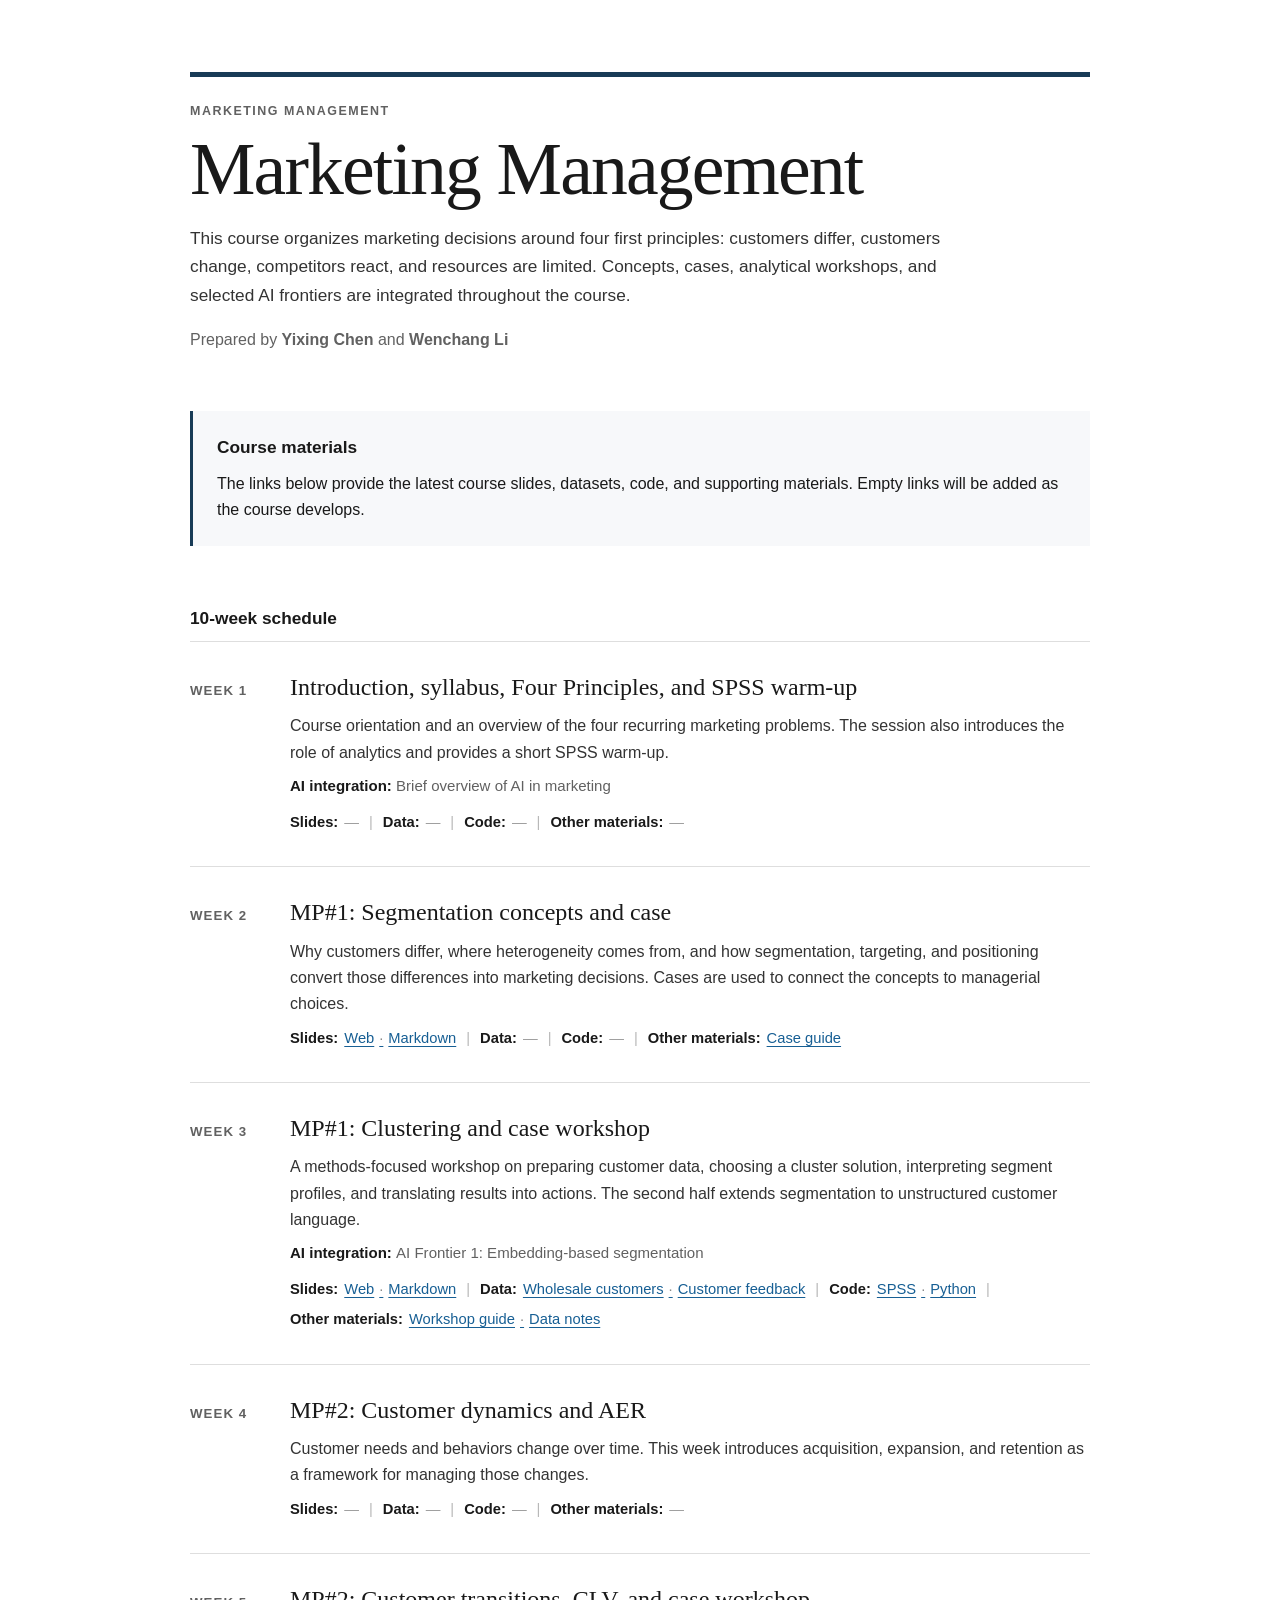
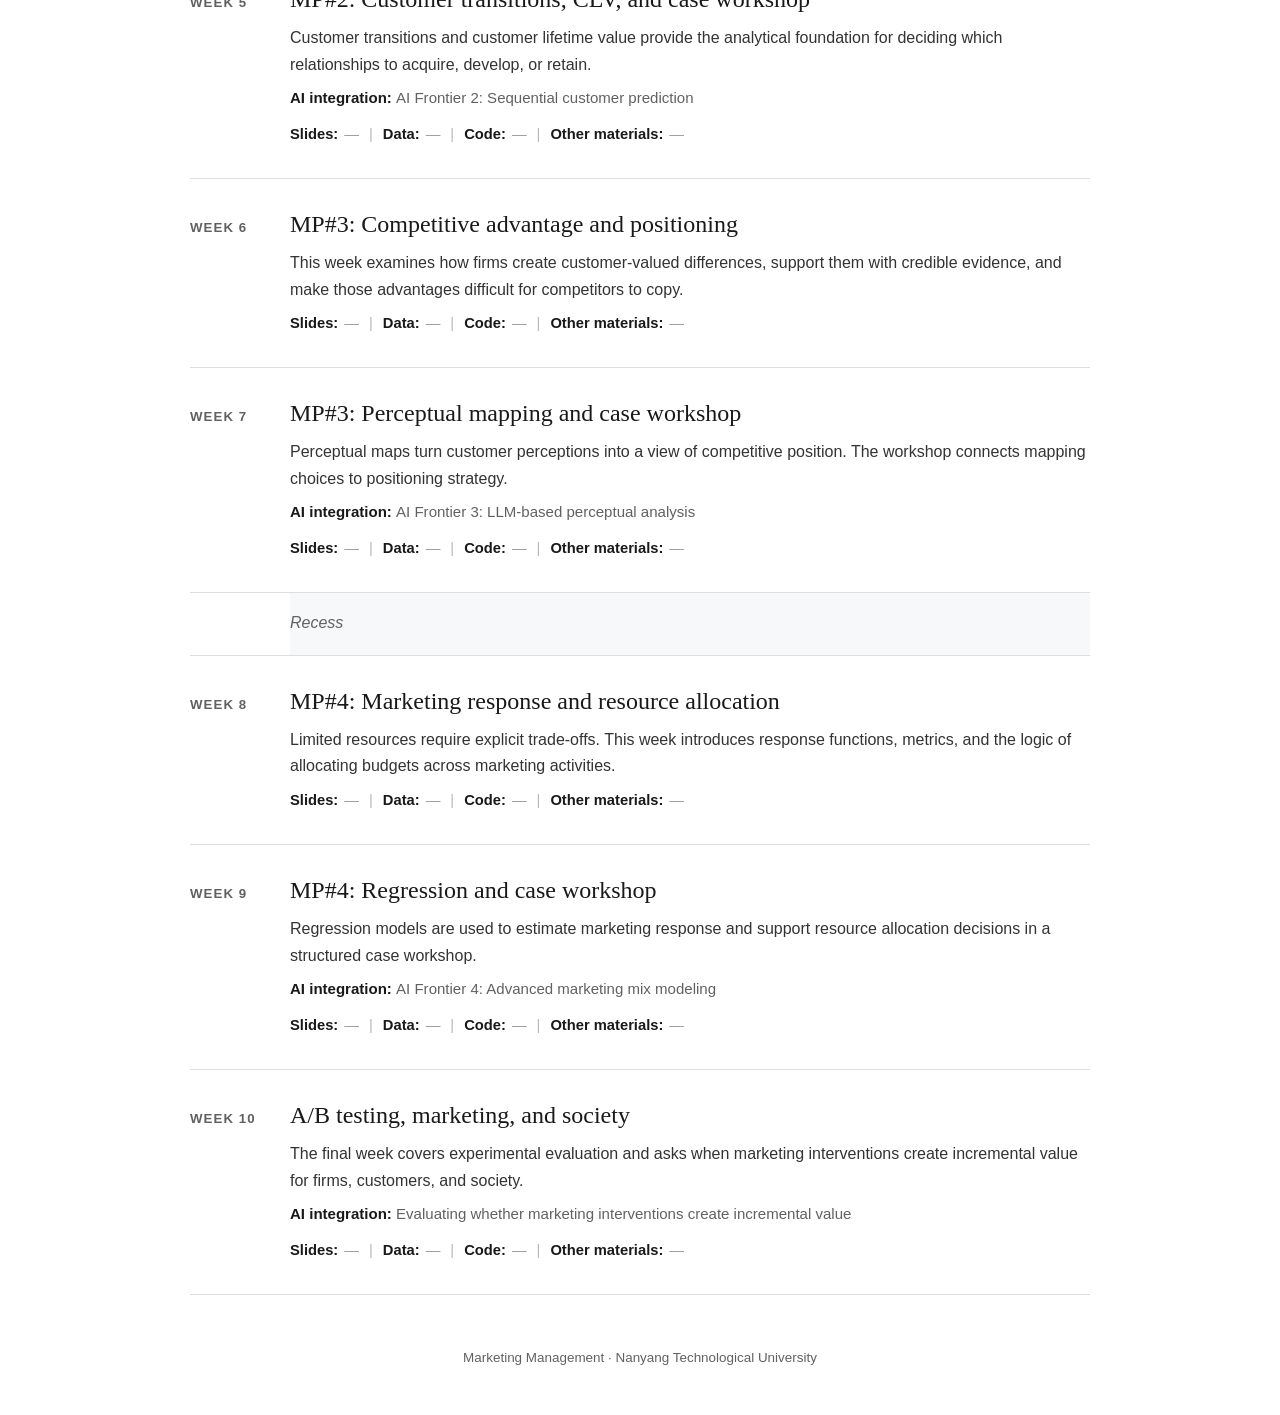
==== index.html @ c12fc56e "Add files via upload" ====
<!doctype html>
<html lang="en">
  <head>
    <meta charset="utf-8" />
    <meta name="viewport" content="width=device-width, initial-scale=1" />
    <meta name="description" content="Marketing Management course schedule and materials." />
    <title>Marketing Management</title>
    <link rel="icon" href="./assets/favicon.svg" type="image/svg+xml" />
    <link rel="stylesheet" href="./assets/css/styles.css" />
    <script src="./assets/js/course-data.js" defer></script>
    <script src="./assets/js/app.js" defer></script>
  </head>
  <body>
    <main class="page-shell">
      <header class="course-header">
        <p class="course-label">Marketing Management</p>
        <h1 id="course-title"></h1>
        <p class="course-intro" id="course-introduction"></p>
        <p class="prepared-by">Prepared by <strong>Yixing Chen</strong> and <strong>Wenchang Li</strong></p>
      </header>

      <section class="course-information" aria-labelledby="information-title">
        <h2 id="information-title">Course materials</h2>
        <p>
          The links below provide the latest course slides, datasets, code, and supporting materials.
          Empty links will be added as the course develops.
        </p>
      </section>

      <section class="schedule" aria-labelledby="schedule-title">
        <h2 id="schedule-title">10-week schedule</h2>
        <div id="week-list"></div>
      </section>

      <footer>
        <p>Marketing Management · Nanyang Technological University</p>
      </footer>
    </main>
  </body>
</html>
---- assets/css/styles.css ----
:root {
  --ink: #191919;
  --muted: #616161;
  --link: #175f94;
  --line: #dedede;
  --soft: #f7f8fa;
  --accent: #183b56;
  --content-width: 900px;
}

*, *::before, *::after { box-sizing: border-box; }

html { scroll-behavior: smooth; }

body {
  margin: 0;
  color: var(--ink);
  background: #fff;
  font-family: -apple-system, BlinkMacSystemFont, "Segoe UI", Arial, sans-serif;
  font-size: 16px;
  line-height: 1.65;
}

a {
  color: var(--link);
  text-decoration-thickness: 1px;
  text-underline-offset: 3px;
}

a:hover { color: #0b3c5d; }

.page-shell {
  width: min(calc(100% - 40px), var(--content-width));
  margin: 0 auto;
  padding: 72px 0 46px;
}

.course-header {
  padding-top: 24px;
  border-top: 5px solid var(--accent);
}

.course-label {
  margin: 0 0 8px;
  color: var(--muted);
  font-size: 0.78rem;
  font-weight: 700;
  letter-spacing: 0.12em;
  text-transform: uppercase;
}

h1, h2, h3, p { margin-top: 0; }

h1 {
  margin-bottom: 16px;
  font-family: Georgia, "Times New Roman", serif;
  font-size: clamp(2.6rem, 7vw, 4.6rem);
  font-weight: 500;
  line-height: 1.06;
  letter-spacing: -0.025em;
}

.course-intro {
  max-width: 780px;
  margin-bottom: 18px;
  color: #333;
  font-size: 1.08rem;
}

.prepared-by {
  margin-bottom: 0;
  color: var(--muted);
}

.course-information,
.schedule {
  margin-top: 58px;
}

.course-information {
  padding: 22px 24px;
  background: var(--soft);
  border-left: 3px solid var(--accent);
}

.course-information h2,
.schedule > h2 {
  margin-bottom: 9px;
  font-size: 1.08rem;
}

.course-information p { margin-bottom: 0; }

.week {
  padding: 30px 0 32px;
  border-top: 1px solid var(--line);
}

.week:last-child { border-bottom: 1px solid var(--line); }

.week-heading {
  display: grid;
  grid-template-columns: 82px 1fr;
  gap: 18px;
  align-items: baseline;
  margin-bottom: 10px;
}

.week-number {
  color: var(--muted);
  font-size: 0.83rem;
  font-weight: 700;
  letter-spacing: 0.08em;
  text-transform: uppercase;
}

.week h3 {
  margin: 0;
  font-family: Georgia, "Times New Roman", serif;
  font-size: 1.5rem;
  font-weight: 500;
  line-height: 1.3;
}

.week-description,
.week-ai,
.resource-line {
  margin-left: 100px;
}

.week-description {
  margin-bottom: 8px;
  color: #333;
}

.week-ai {
  margin-bottom: 11px;
  color: var(--muted);
  font-size: 0.94rem;
}

.week-ai strong { color: var(--ink); }

.resource-line {
  display: flex;
  flex-wrap: wrap;
  gap: 6px 10px;
  margin-bottom: 0;
  font-size: 0.92rem;
}

.resource-group {
  display: inline-flex;
  flex-wrap: wrap;
  gap: 6px;
  align-items: baseline;
}

.resource-group:not(:last-child)::after {
  content: "|";
  margin-left: 4px;
  color: #b8b8b8;
}

.resource-label { font-weight: 650; }
.resource-empty { color: #a0a0a0; }
.resource-links { display: inline-flex; flex-wrap: wrap; gap: 5px; }
.resource-links a + a::before { content: "·"; margin-right: 5px; color: #8b8b8b; }

.recess {
  padding: 17px 0 18px 100px;
  color: var(--muted);
  background: linear-gradient(to right, transparent 0, transparent 100px, var(--soft) 100px);
  border-top: 1px solid var(--line);
  font-style: italic;
}

footer {
  margin-top: 52px;
  color: var(--muted);
  font-size: 0.84rem;
  text-align: center;
}

footer p { margin: 0; }

:focus-visible {
  outline: 3px solid rgba(23, 95, 148, 0.35);
  outline-offset: 3px;
}

@media (max-width: 650px) {
  .page-shell {
    width: min(calc(100% - 30px), var(--content-width));
    padding-top: 38px;
  }

  .week-heading { grid-template-columns: 1fr; gap: 4px; }
  .week-description, .week-ai, .resource-line { margin-left: 0; }
  .resource-line { display: grid; gap: 4px; }
  .resource-group:not(:last-child)::after { display: none; }
  .recess { padding-left: 0; background: var(--soft); text-align: center; }
}
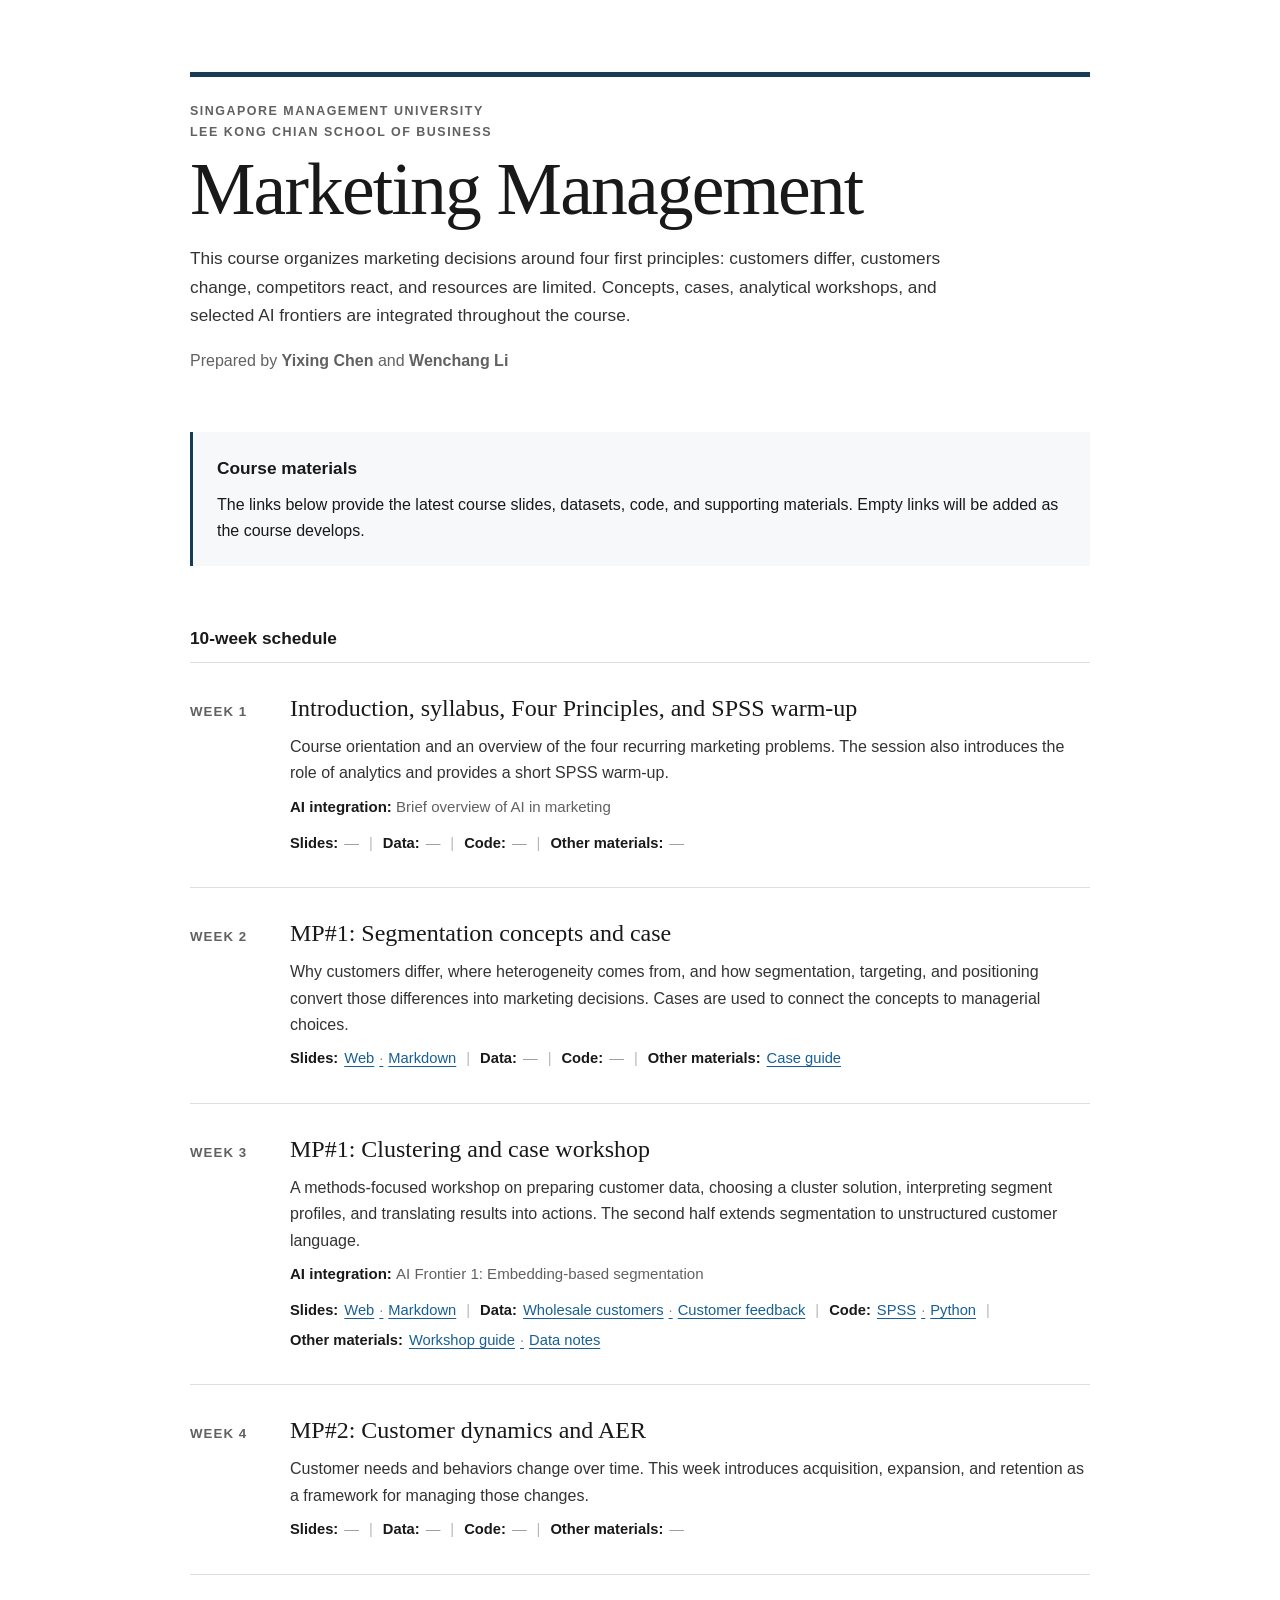
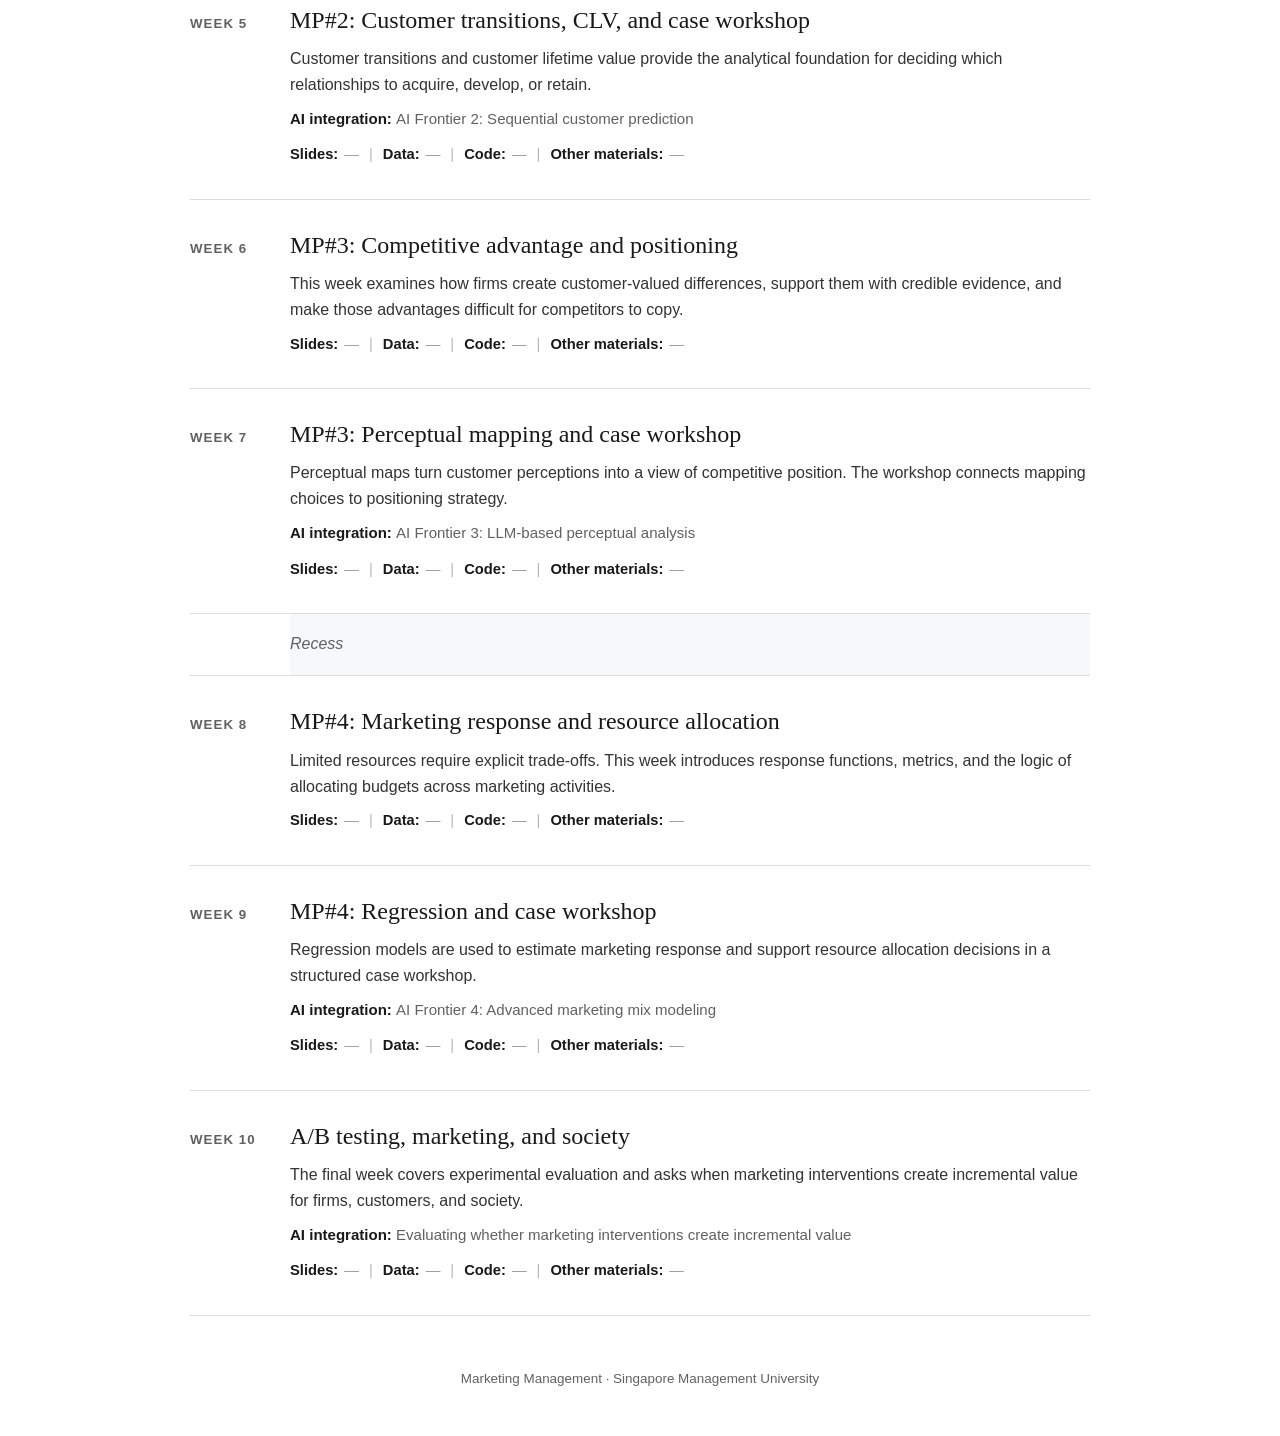
==== commit e2908f2e: "Add files via upload" ====
--- a/index.html
+++ b/index.html
@@ -13,7 +13,7 @@
   <body>
     <main class="page-shell">
       <header class="course-header">
-        <p class="course-label">Marketing Management</p>
+        <p class="course-label">Singapore Management University<br />Lee Kong Chian School of Business</p>
         <h1 id="course-title"></h1>
         <p class="course-intro" id="course-introduction"></p>
         <p class="prepared-by">Prepared by <strong>Yixing Chen</strong> and <strong>Wenchang Li</strong></p>
@@ -33,7 +33,7 @@
       </section>
 
       <footer>
-        <p>Marketing Management · Nanyang Technological University</p>
+        <p>Marketing Management · Singapore Management University</p>
       </footer>
     </main>
   </body>
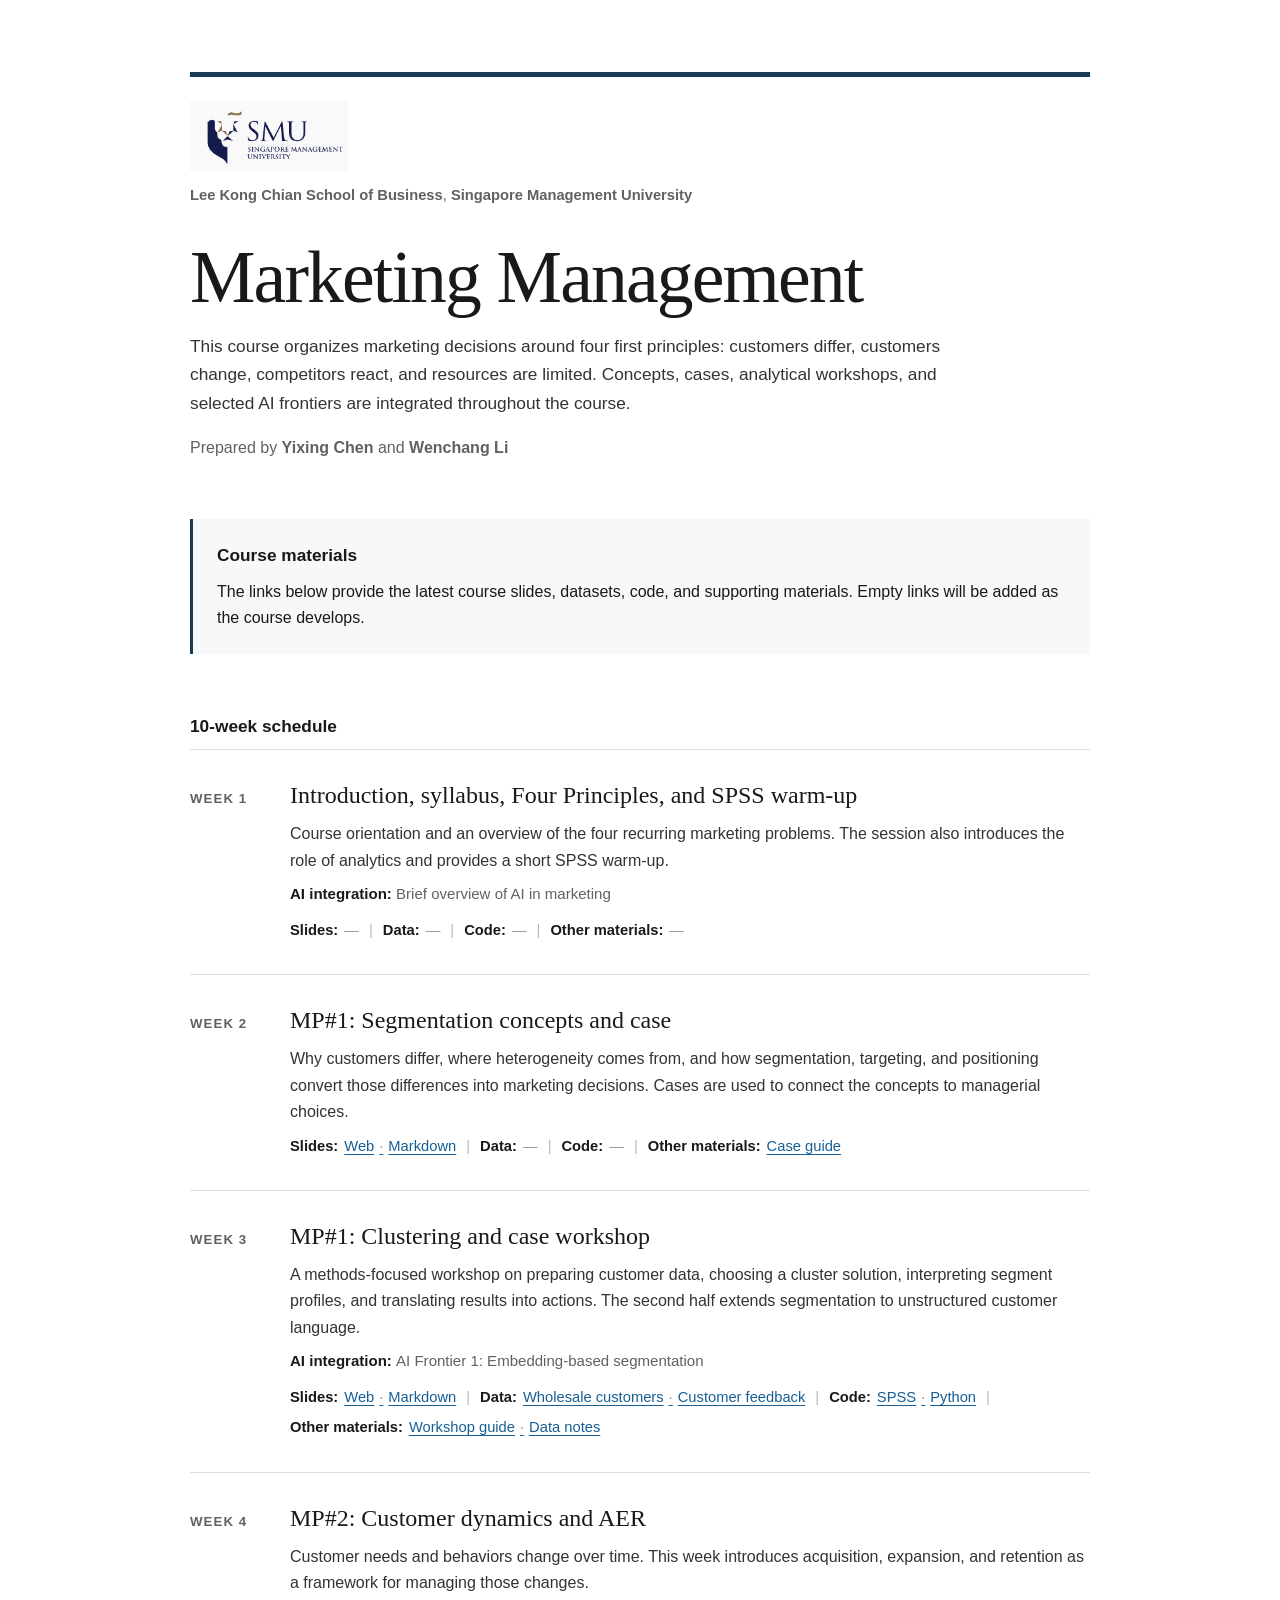
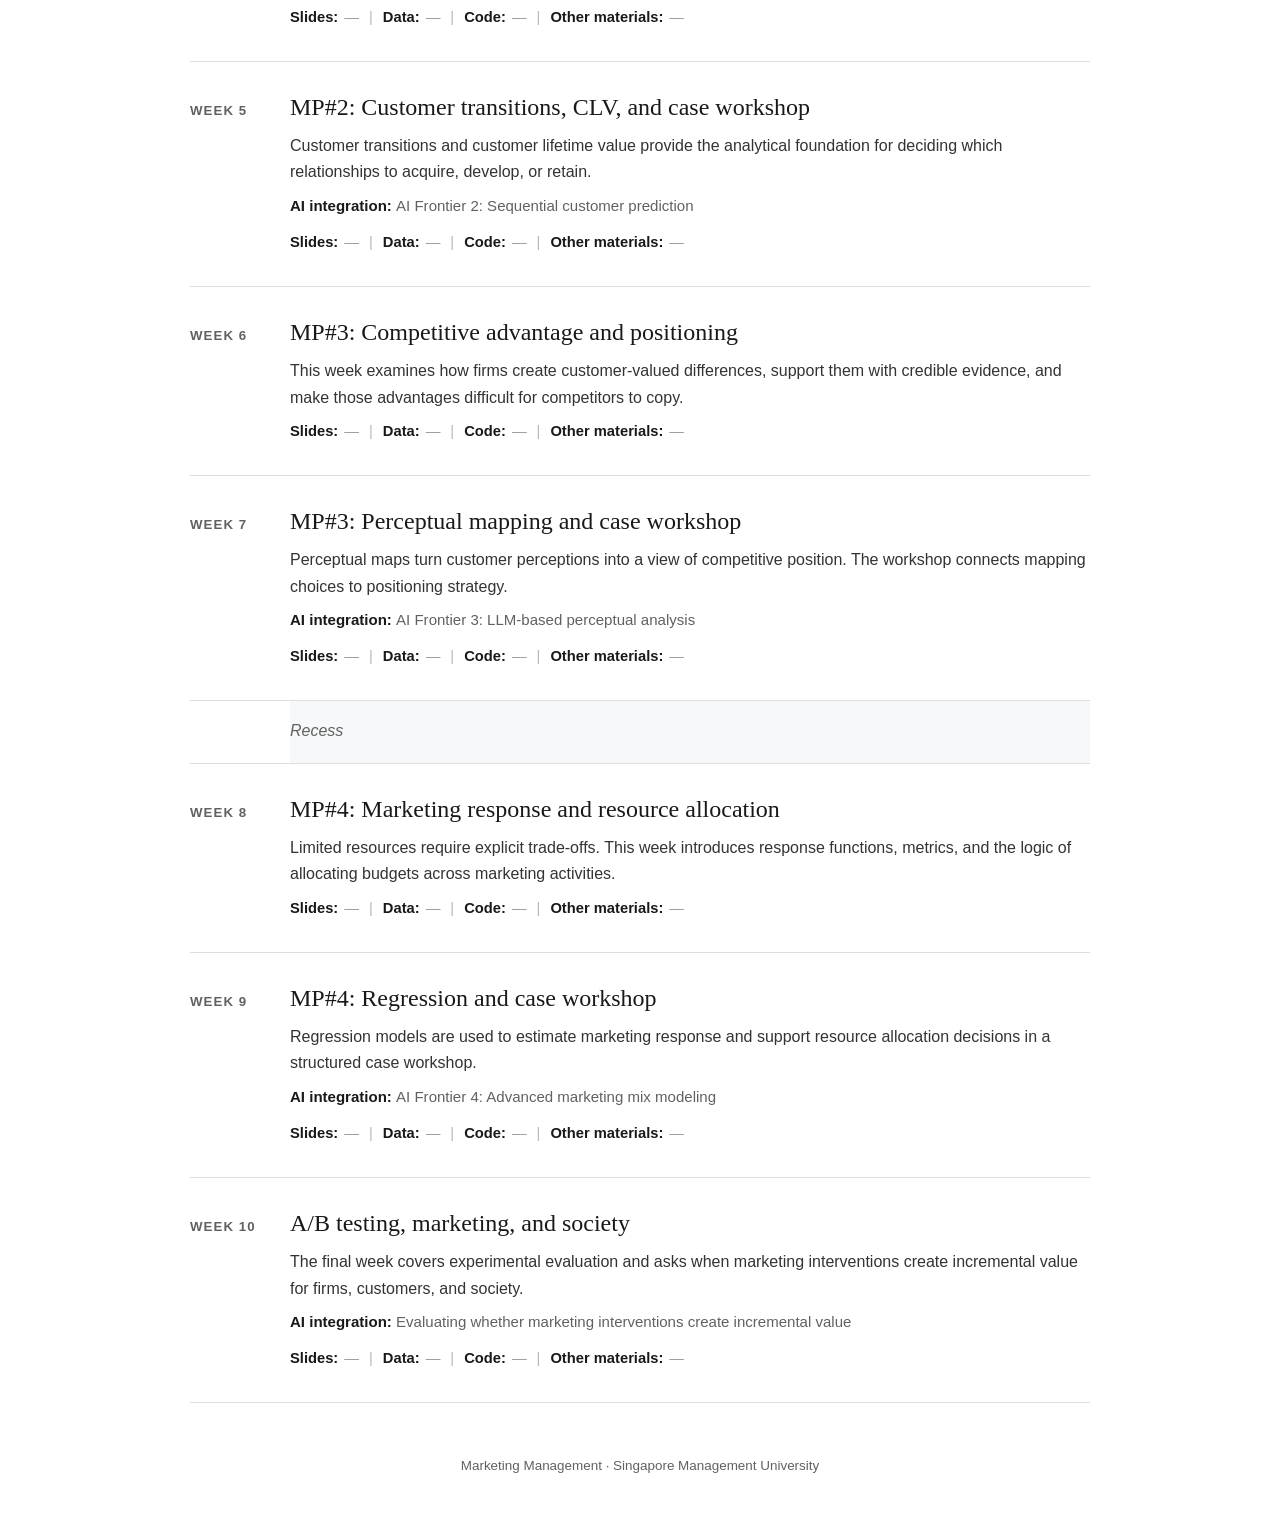
==== commit 883eacda: "Add files via upload" ====
--- a/index.html
+++ b/index.html
@@ -13,7 +13,10 @@
   <body>
     <main class="page-shell">
       <header class="course-header">
-        <p class="course-label">Singapore Management University<br />Lee Kong Chian School of Business</p>
+        <div class="school-brand">
+          <img class="school-logo" src="./assets/smu-logo.png" alt="Singapore Management University logo" />
+          <p><strong>Lee Kong Chian School of Business</strong>, <strong>Singapore Management University</strong></p>
+        </div>
         <h1 id="course-title"></h1>
         <p class="course-intro" id="course-introduction"></p>
         <p class="prepared-by">Prepared by <strong>Yixing Chen</strong> and <strong>Wenchang Li</strong></p>
--- a/assets/css/styles.css
+++ b/assets/css/styles.css
@@ -40,6 +40,24 @@
   border-top: 5px solid var(--accent);
 }
 
+.school-brand {
+  margin-bottom: 30px;
+}
+
+.school-logo {
+  width: 158px;
+  height: auto;
+  display: block;
+  margin-bottom: 12px;
+}
+
+.school-brand p {
+  margin: 0;
+  color: var(--muted);
+  font-size: 0.92rem;
+  white-space: nowrap;
+}
+
 .course-label {
   margin: 0 0 8px;
   color: var(--muted);
@@ -195,6 +213,9 @@
     padding-top: 38px;
   }
 
+  .school-brand { margin-bottom: 26px; }
+  .school-brand p { white-space: normal; }
+
   .week-heading { grid-template-columns: 1fr; gap: 4px; }
   .week-description, .week-ai, .resource-line { margin-left: 0; }
   .resource-line { display: grid; gap: 4px; }
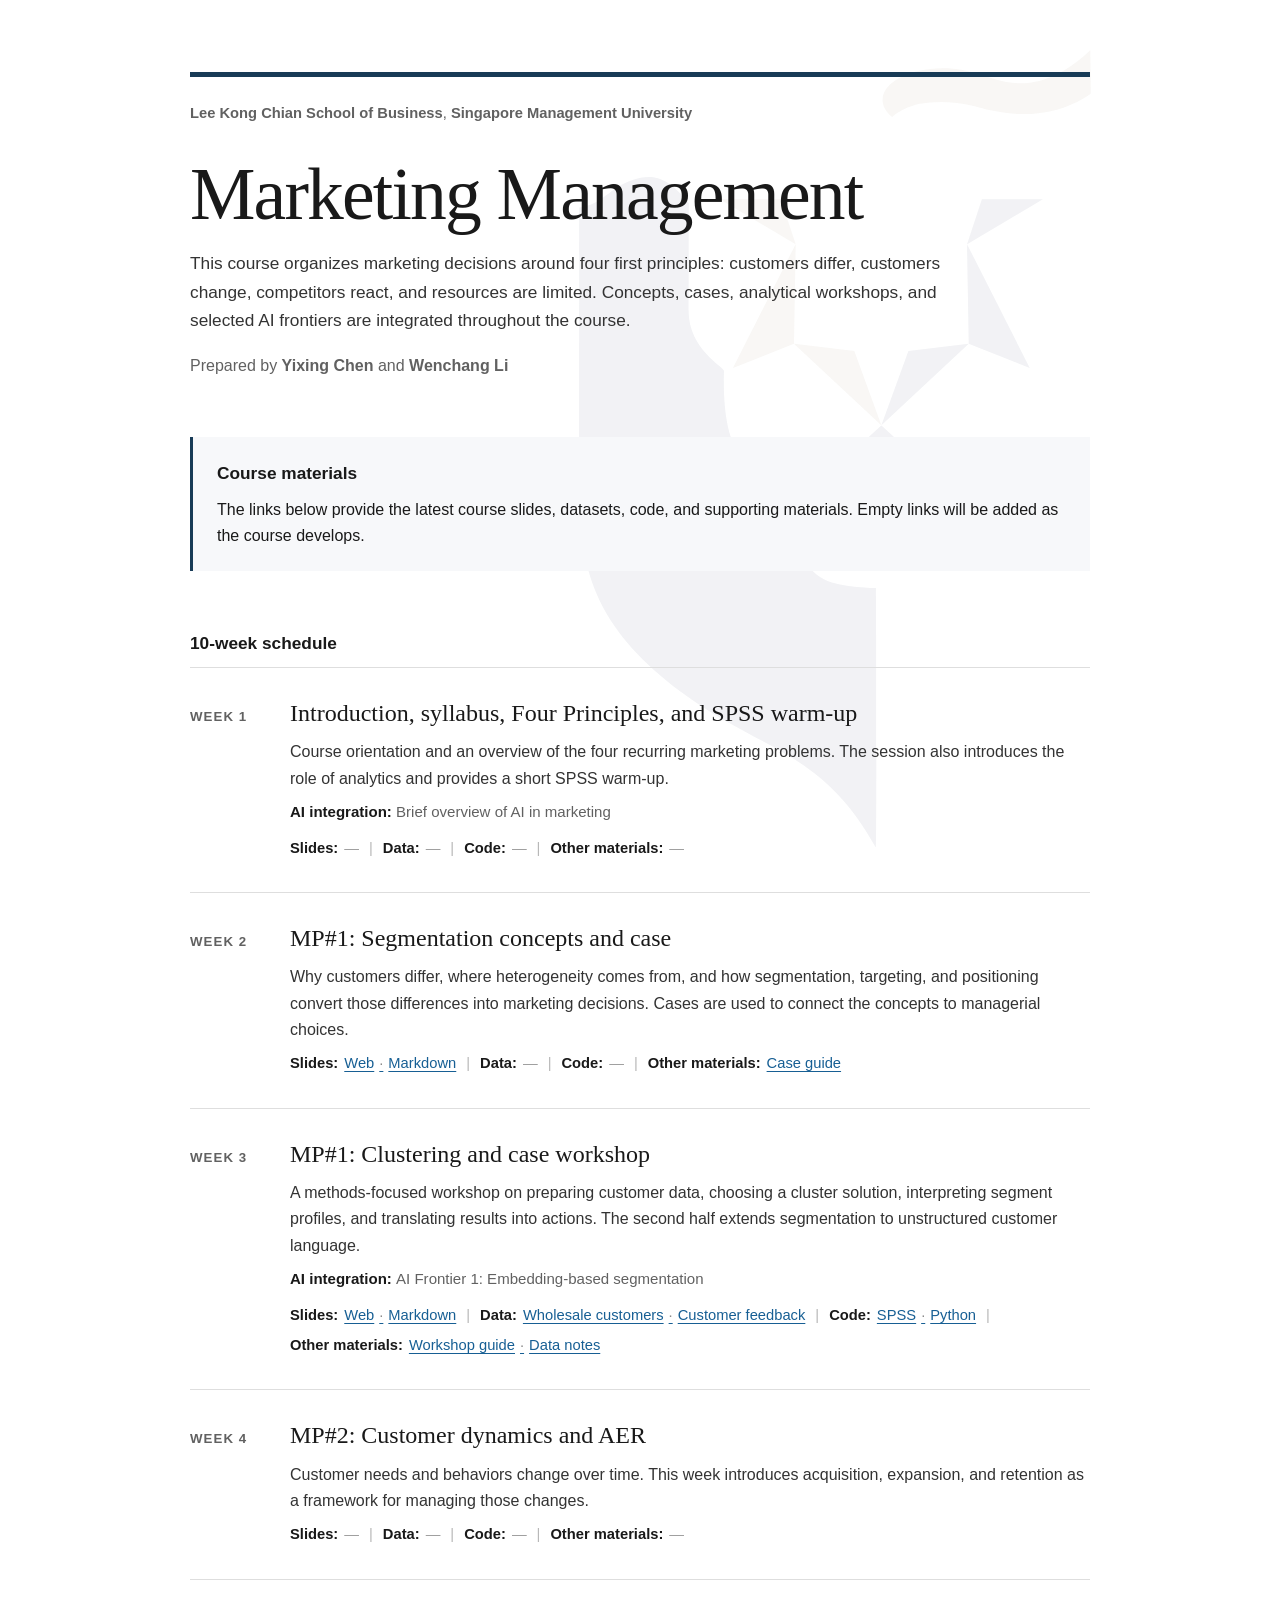
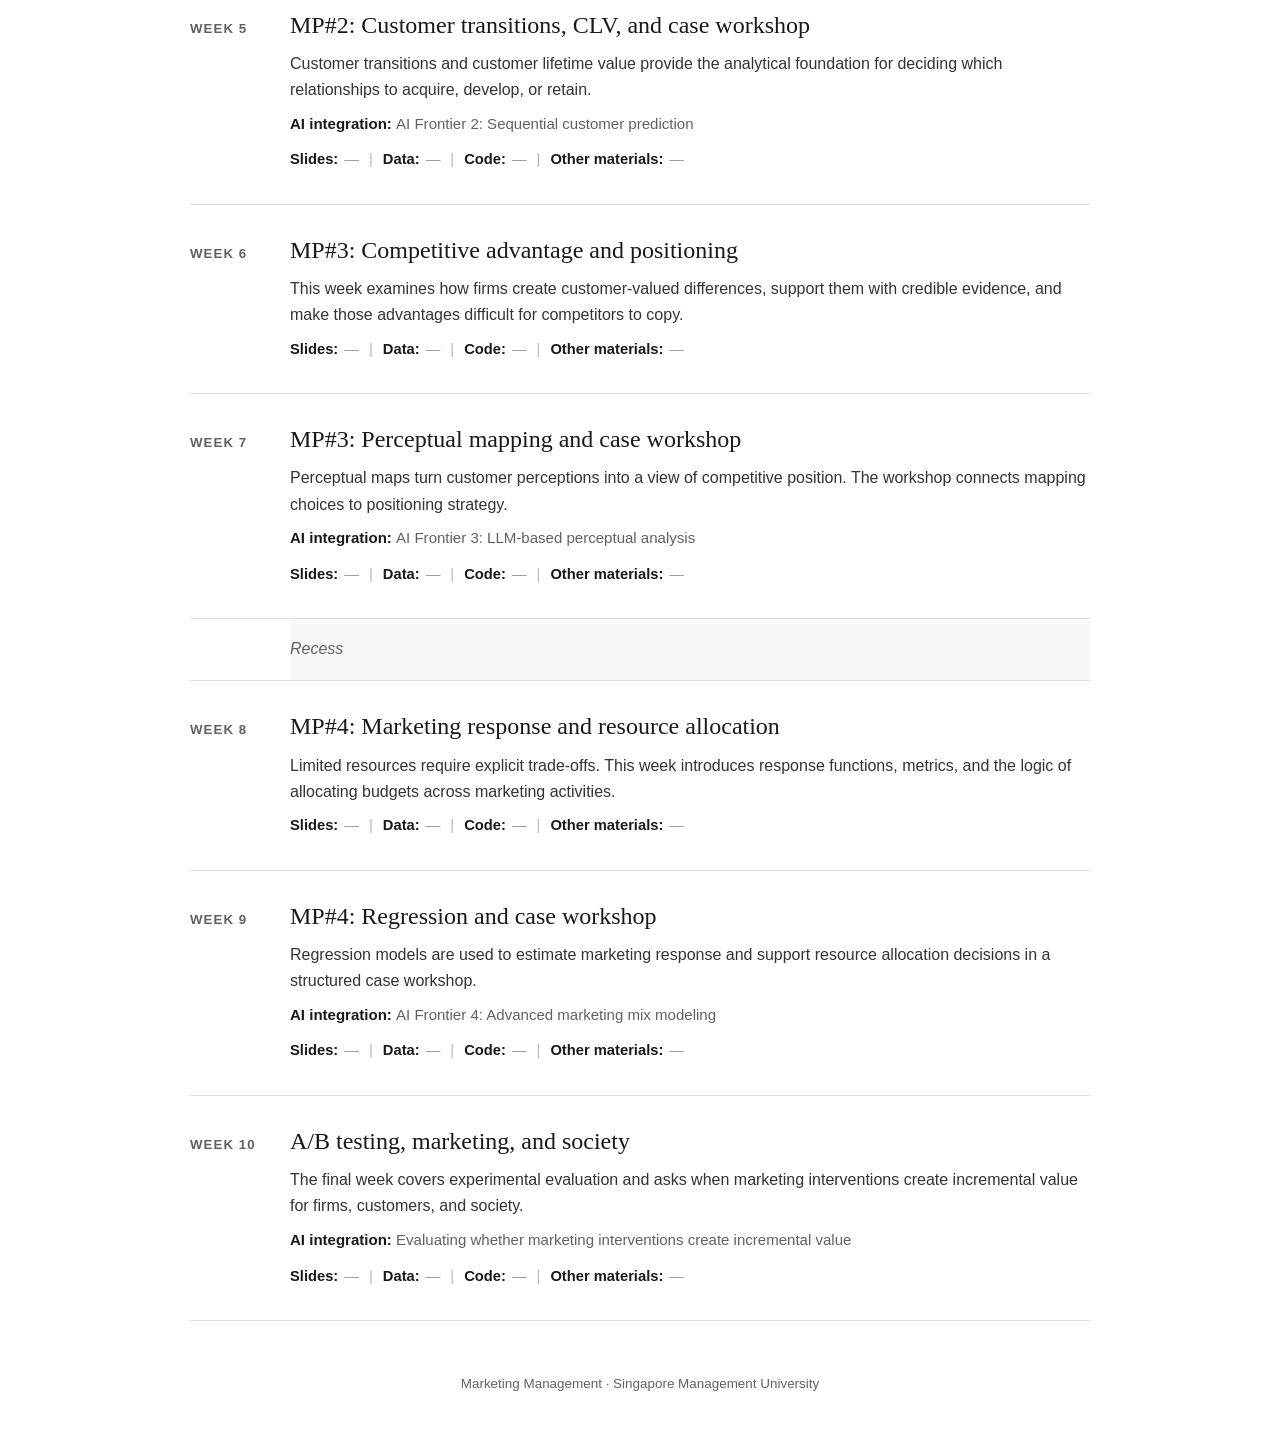
==== commit 6b344603: "Add files via upload" ====
--- a/index.html
+++ b/index.html
@@ -14,7 +14,6 @@
     <main class="page-shell">
       <header class="course-header">
         <div class="school-brand">
-          <img class="school-logo" src="./assets/smu-logo.png" alt="Singapore Management University logo" />
           <p><strong>Lee Kong Chian School of Business</strong>, <strong>Singapore Management University</strong></p>
         </div>
         <h1 id="course-title"></h1>
--- a/assets/css/styles.css
+++ b/assets/css/styles.css
@@ -13,6 +13,7 @@
 html { scroll-behavior: smooth; }
 
 body {
+  position: relative;
   margin: 0;
   color: var(--ink);
   background: #fff;
@@ -21,6 +22,16 @@
   line-height: 1.65;
 }
 
+body::before {
+  content: "";
+  position: fixed;
+  z-index: 0;
+  inset: 0;
+  background: url("../smu-lion.svg") 78% 46% / clamp(300px, 42vw, 620px) auto no-repeat;
+  opacity: 0.055;
+  pointer-events: none;
+}
+
 a {
   color: var(--link);
   text-decoration-thickness: 1px;
@@ -30,6 +41,8 @@
 a:hover { color: #0b3c5d; }
 
 .page-shell {
+  position: relative;
+  z-index: 1;
   width: min(calc(100% - 40px), var(--content-width));
   margin: 0 auto;
   padding: 72px 0 46px;
@@ -42,13 +55,6 @@
 
 .school-brand {
   margin-bottom: 30px;
-}
-
-.school-logo {
-  width: 158px;
-  height: auto;
-  display: block;
-  margin-bottom: 12px;
 }
 
 .school-brand p {
@@ -216,6 +222,12 @@
   .school-brand { margin-bottom: 26px; }
   .school-brand p { white-space: normal; }
 
+  body::before {
+    background-position: 74% 38%;
+    background-size: 330px auto;
+    opacity: 0.045;
+  }
+
   .week-heading { grid-template-columns: 1fr; gap: 4px; }
   .week-description, .week-ai, .resource-line { margin-left: 0; }
   .resource-line { display: grid; gap: 4px; }
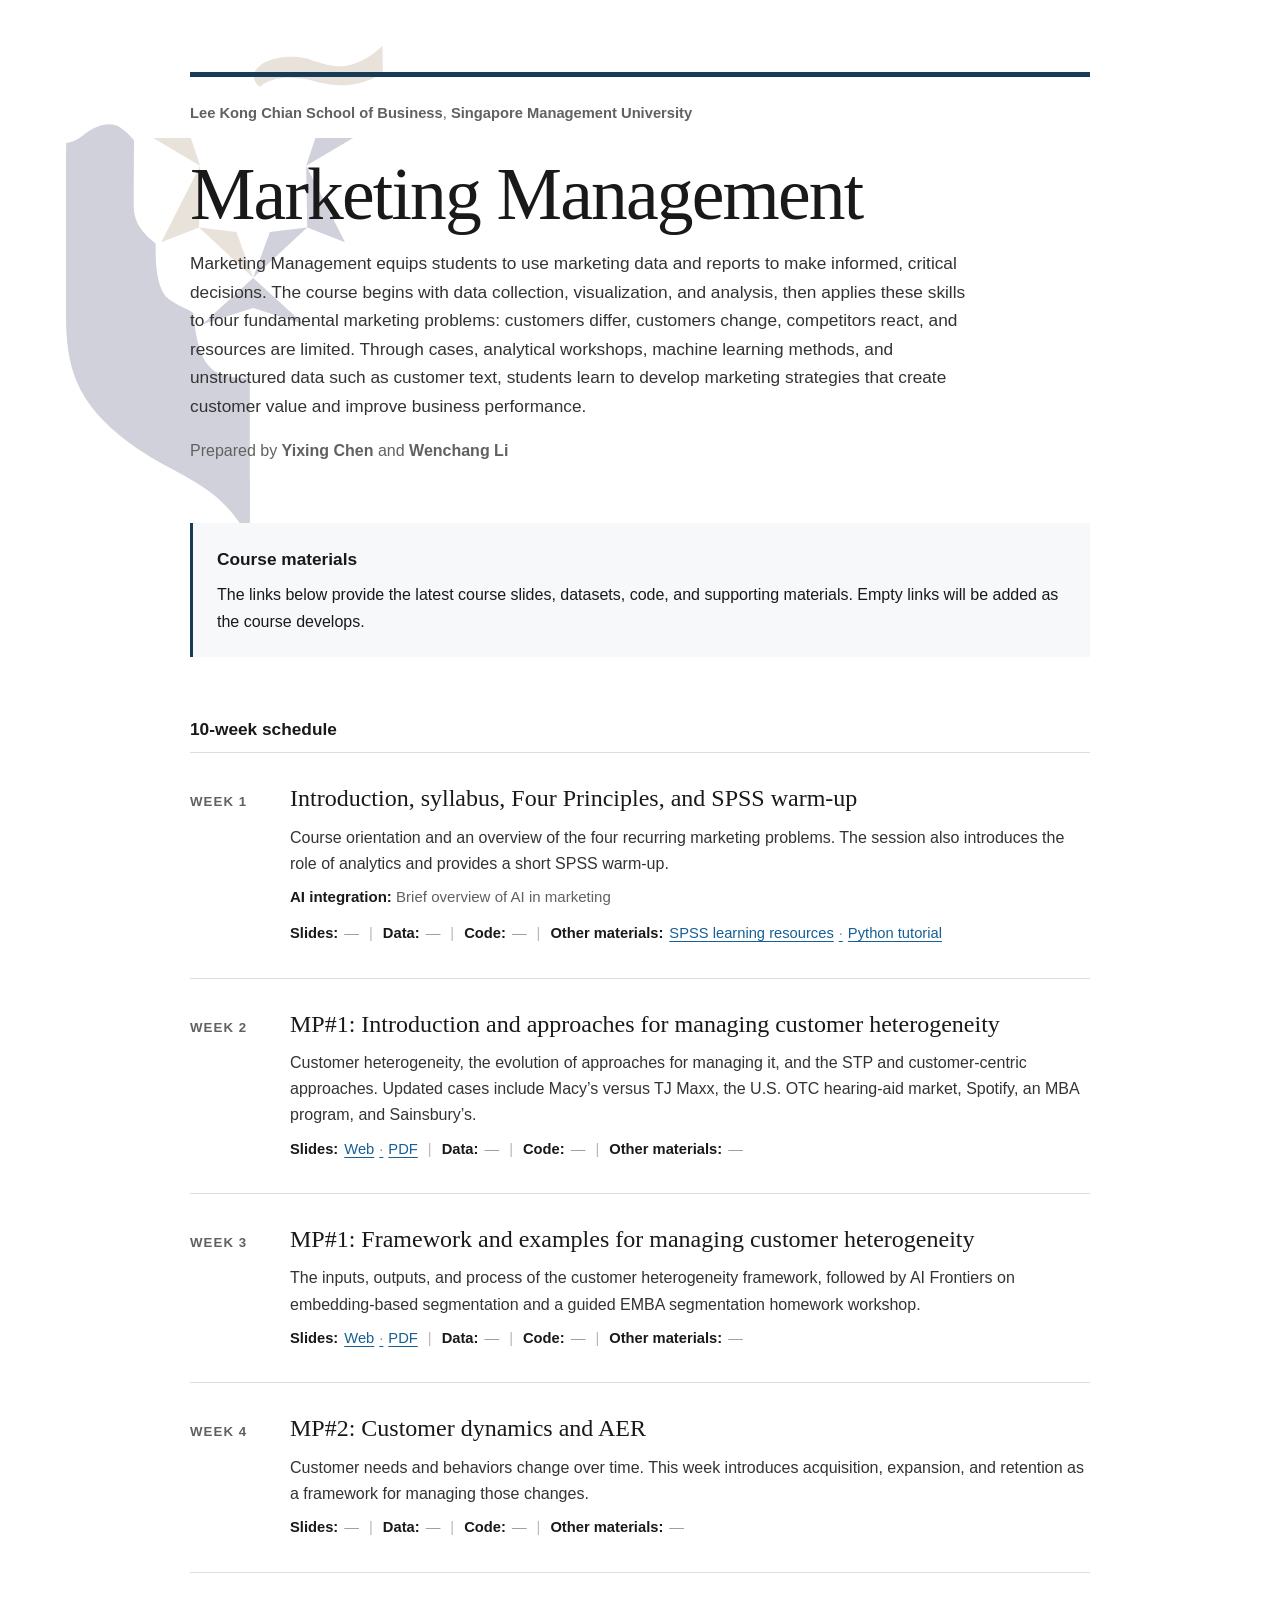
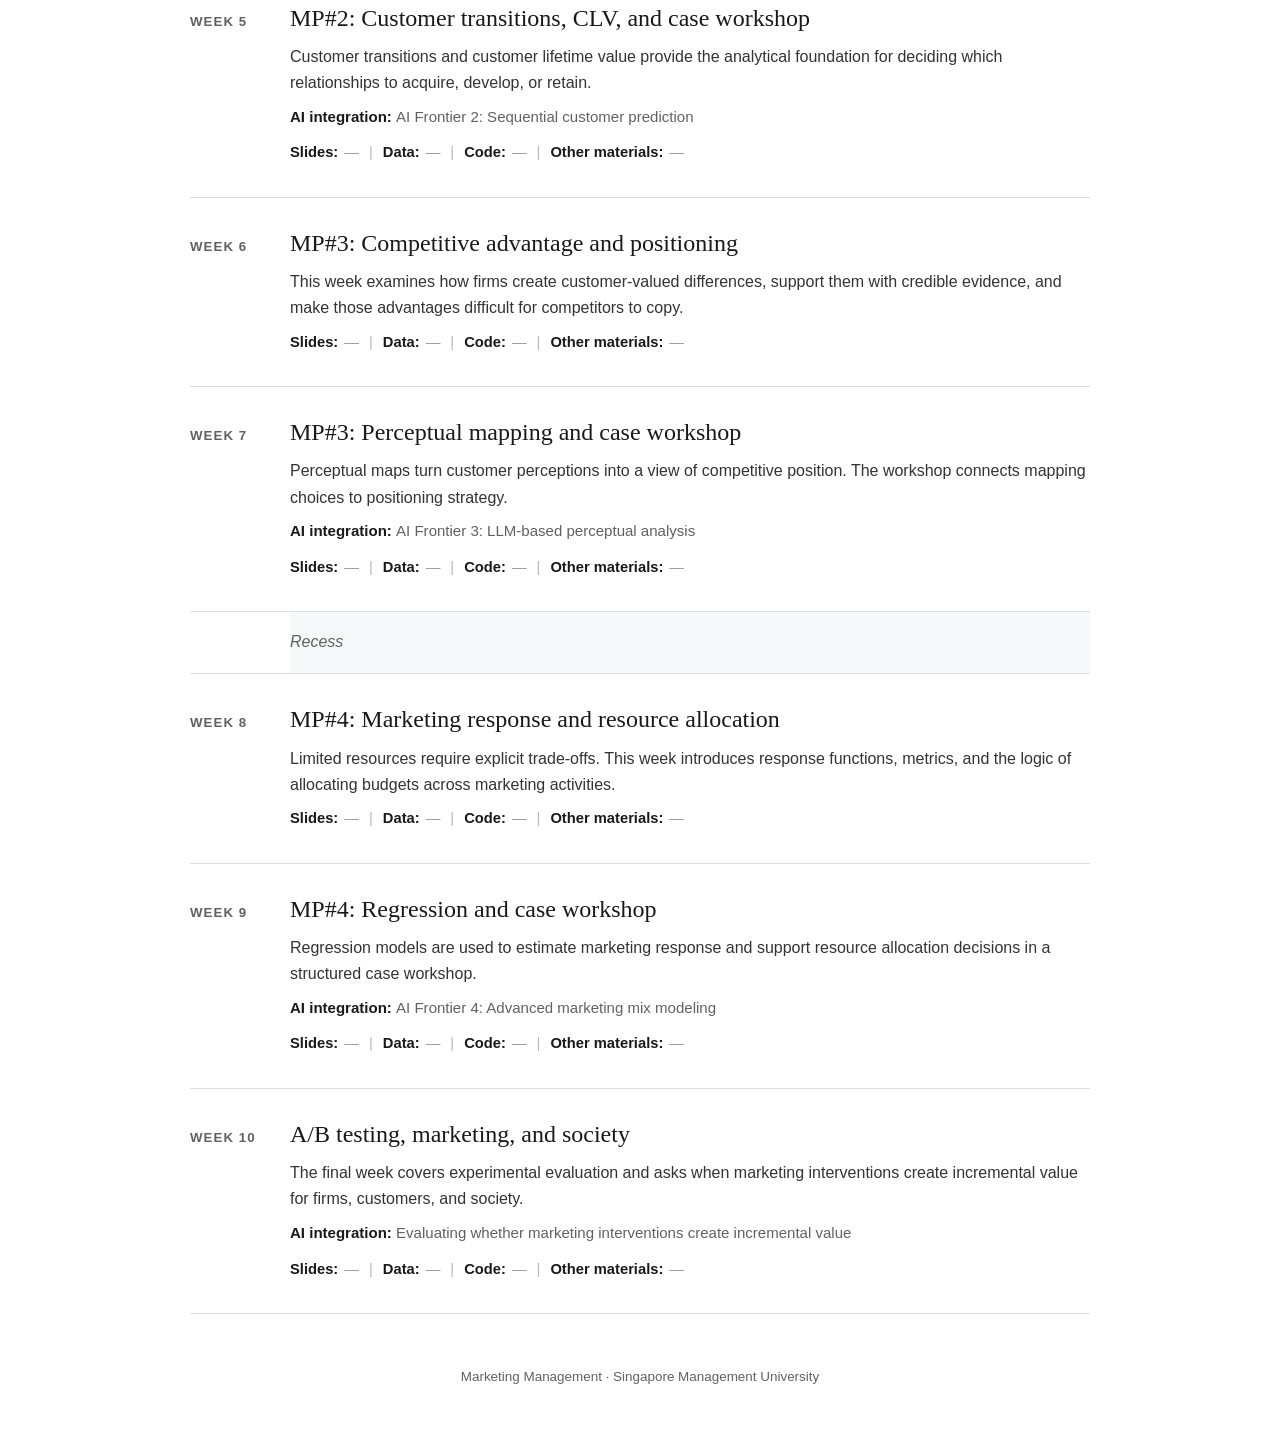
==== commit 4e022f9b: "update" ====
--- a/index.html
+++ b/index.html
@@ -7,8 +7,8 @@
     <title>Marketing Management</title>
     <link rel="icon" href="./assets/favicon.svg" type="image/svg+xml" />
     <link rel="stylesheet" href="./assets/css/styles.css" />
-    <script src="./assets/js/course-data.js" defer></script>
-    <script src="./assets/js/app.js" defer></script>
+    <script src="./assets/js/course-data.js?v=4" defer></script>
+    <script src="./assets/js/app.js?v=4" defer></script>
   </head>
   <body>
     <main class="page-shell">
--- a/assets/css/styles.css
+++ b/assets/css/styles.css
@@ -27,8 +27,8 @@
   position: fixed;
   z-index: 0;
   inset: 0;
-  background: url("../smu-lion.svg") 78% 46% / clamp(300px, 42vw, 620px) auto no-repeat;
-  opacity: 0.055;
+  background: url("../smu-lion.svg") 7% 6% / clamp(210px, 26vw, 380px) auto no-repeat;
+  opacity: 0.2;
   pointer-events: none;
 }
 
@@ -223,8 +223,8 @@
   .school-brand p { white-space: normal; }
 
   body::before {
-    background-position: 74% 38%;
-    background-size: 330px auto;
+    background-position: 18px 32px;
+    background-size: 220px auto;
     opacity: 0.045;
   }
 
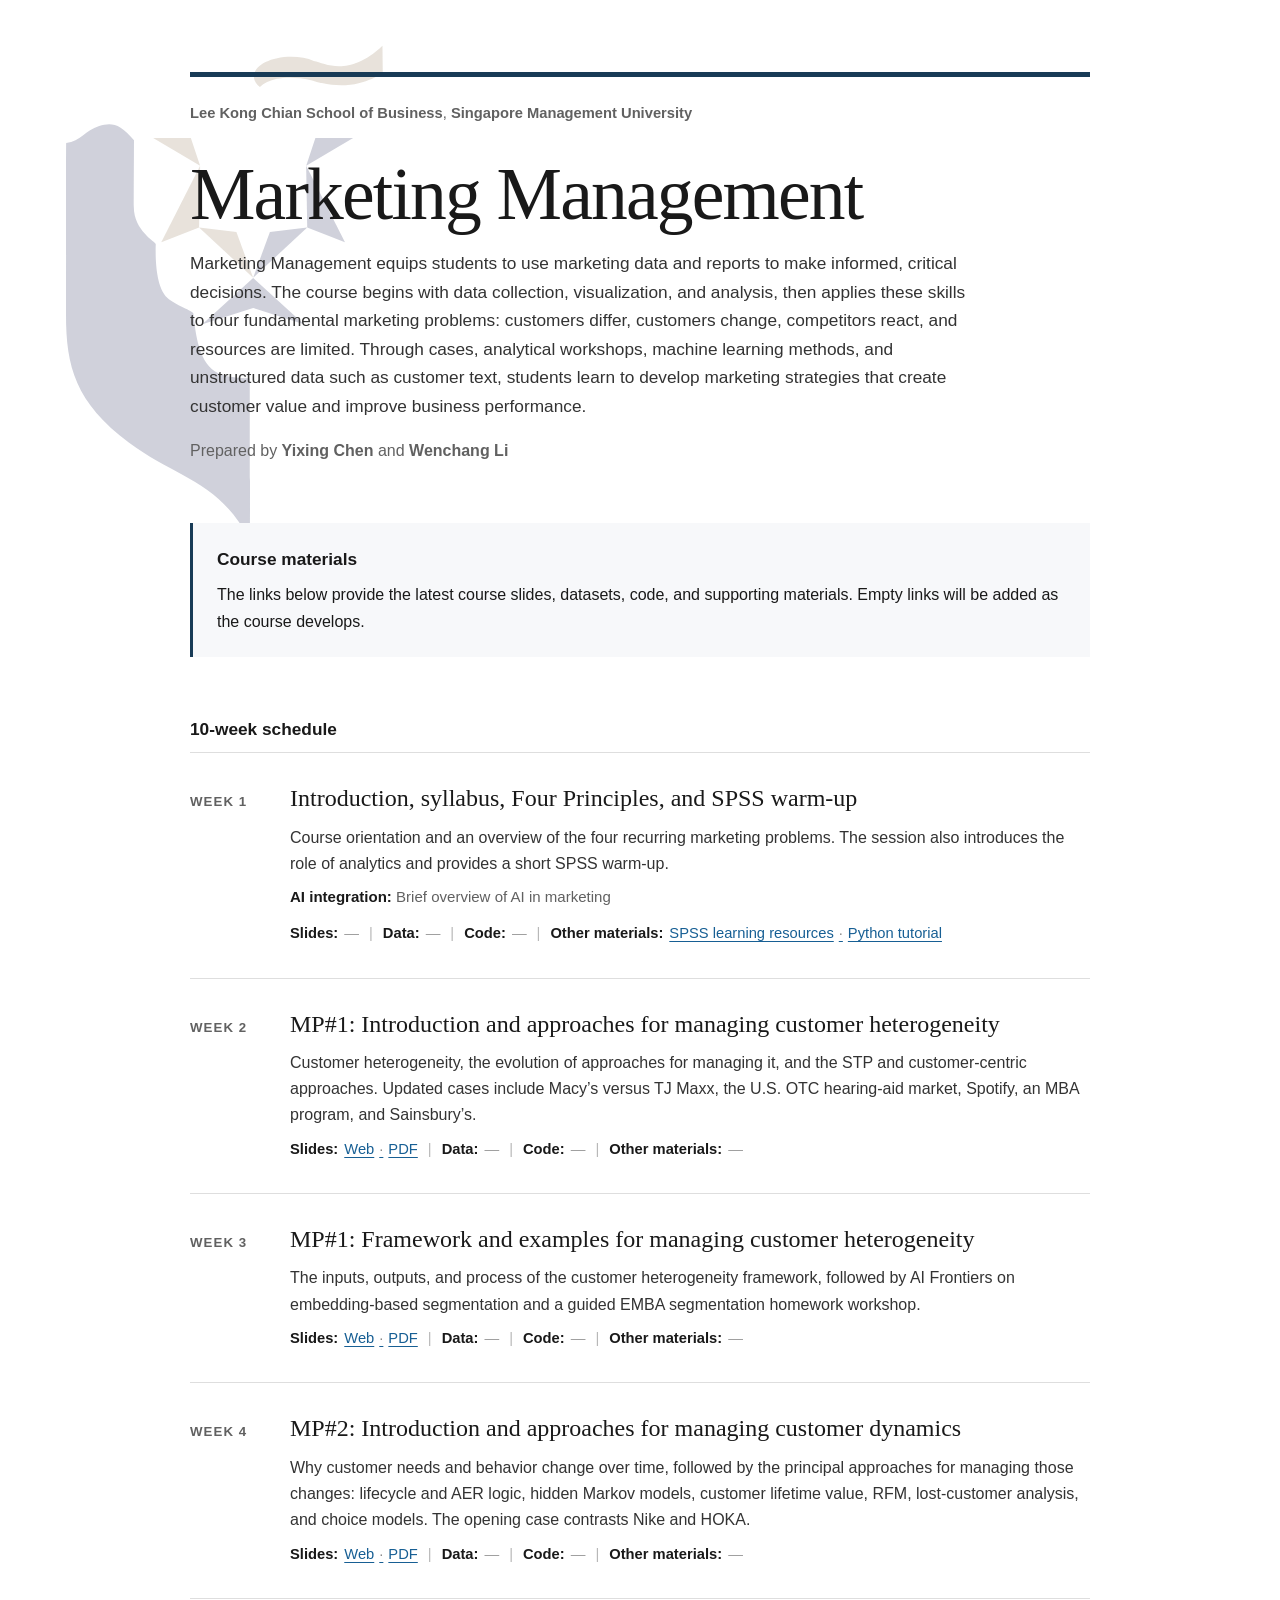
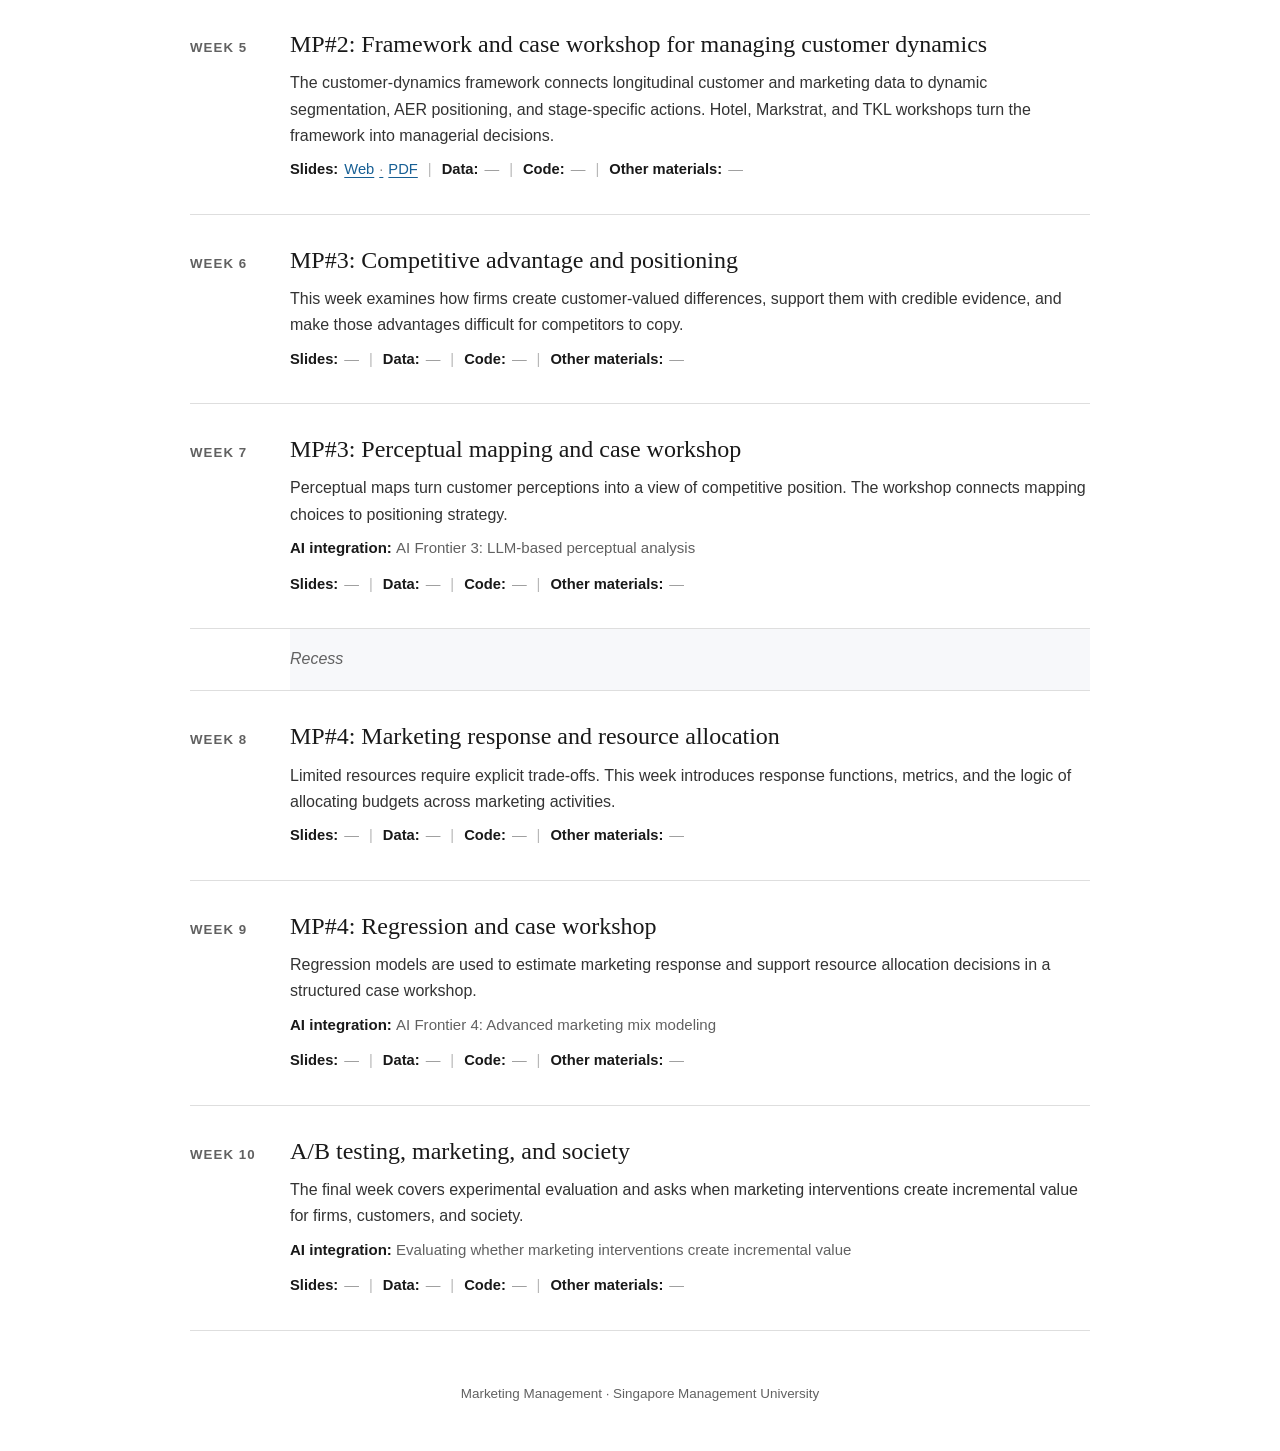
==== commit 80fb127c: "update" ====
--- a/index.html
+++ b/index.html
@@ -7,8 +7,8 @@
     <title>Marketing Management</title>
     <link rel="icon" href="./assets/favicon.svg" type="image/svg+xml" />
     <link rel="stylesheet" href="./assets/css/styles.css" />
-    <script src="./assets/js/course-data.js?v=4" defer></script>
-    <script src="./assets/js/app.js?v=4" defer></script>
+    <script src="./assets/js/course-data.js?v=5" defer></script>
+    <script src="./assets/js/app.js?v=5" defer></script>
   </head>
   <body>
     <main class="page-shell">
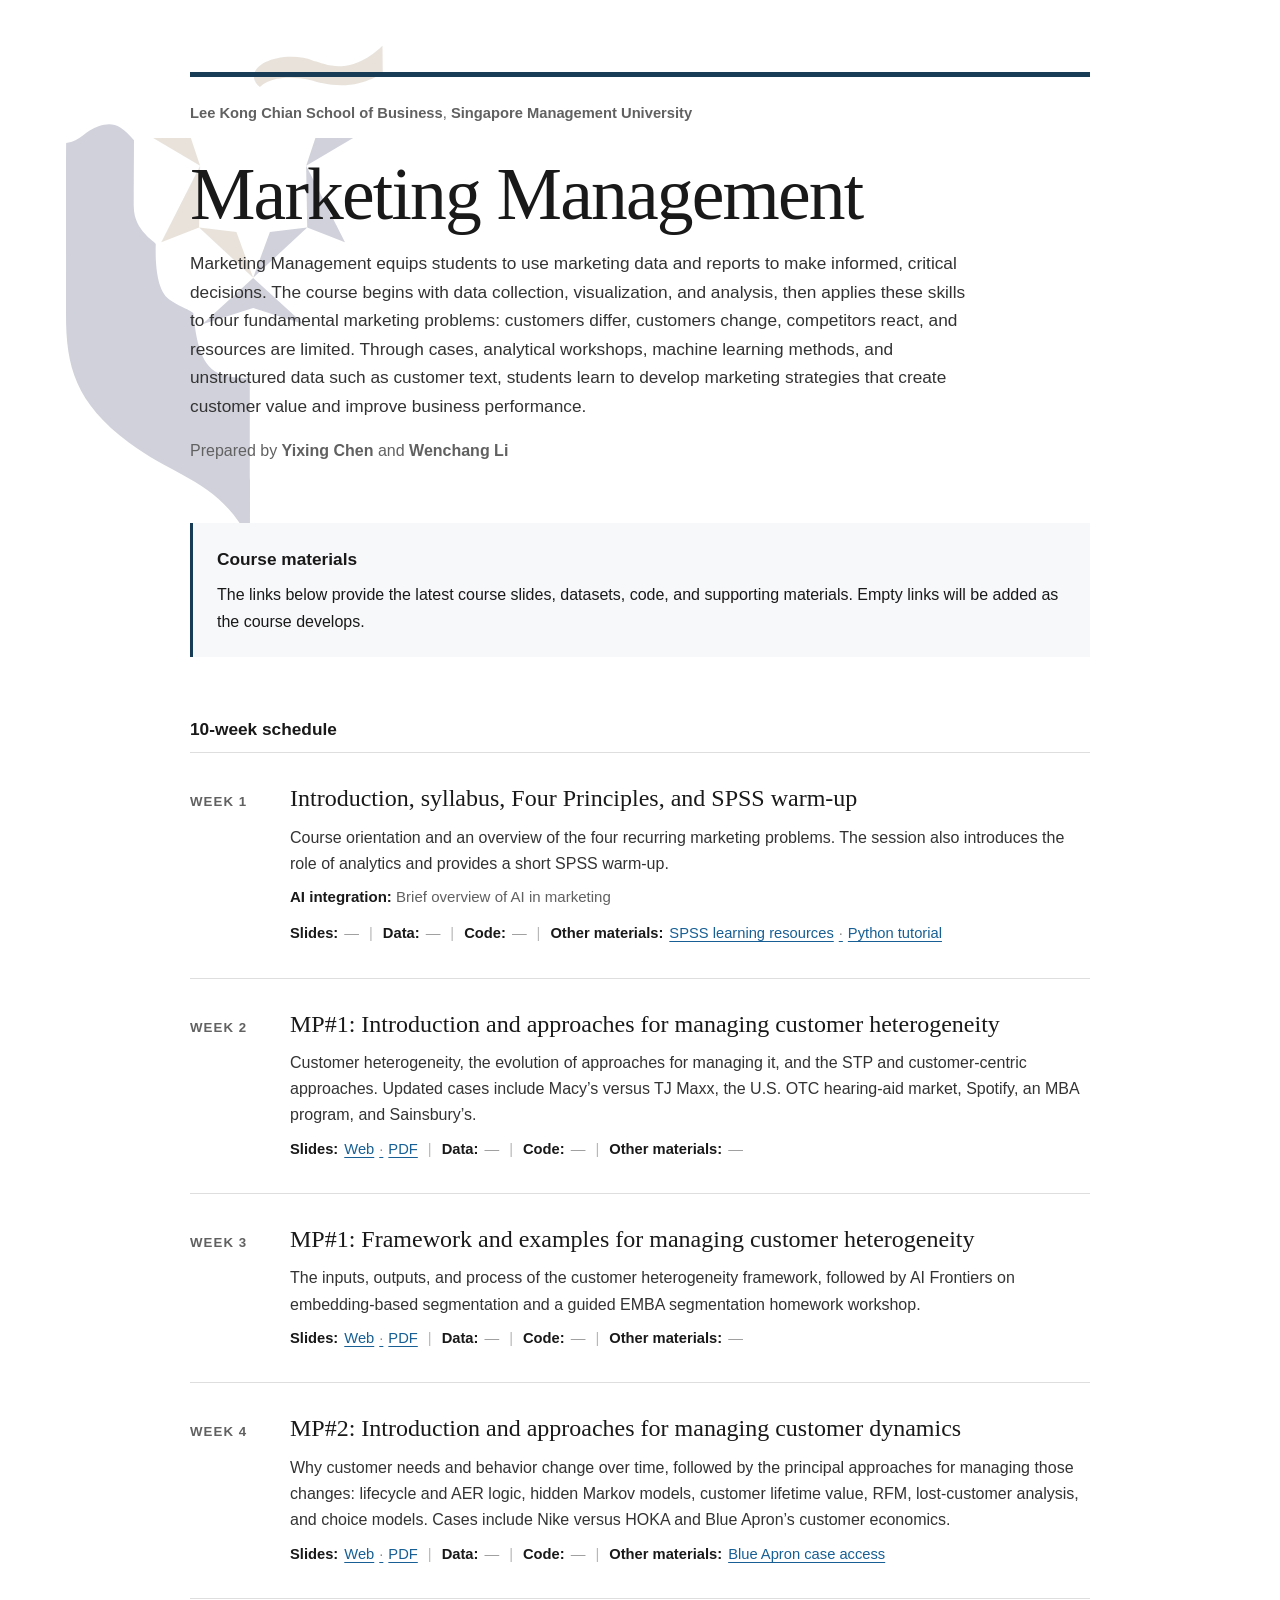
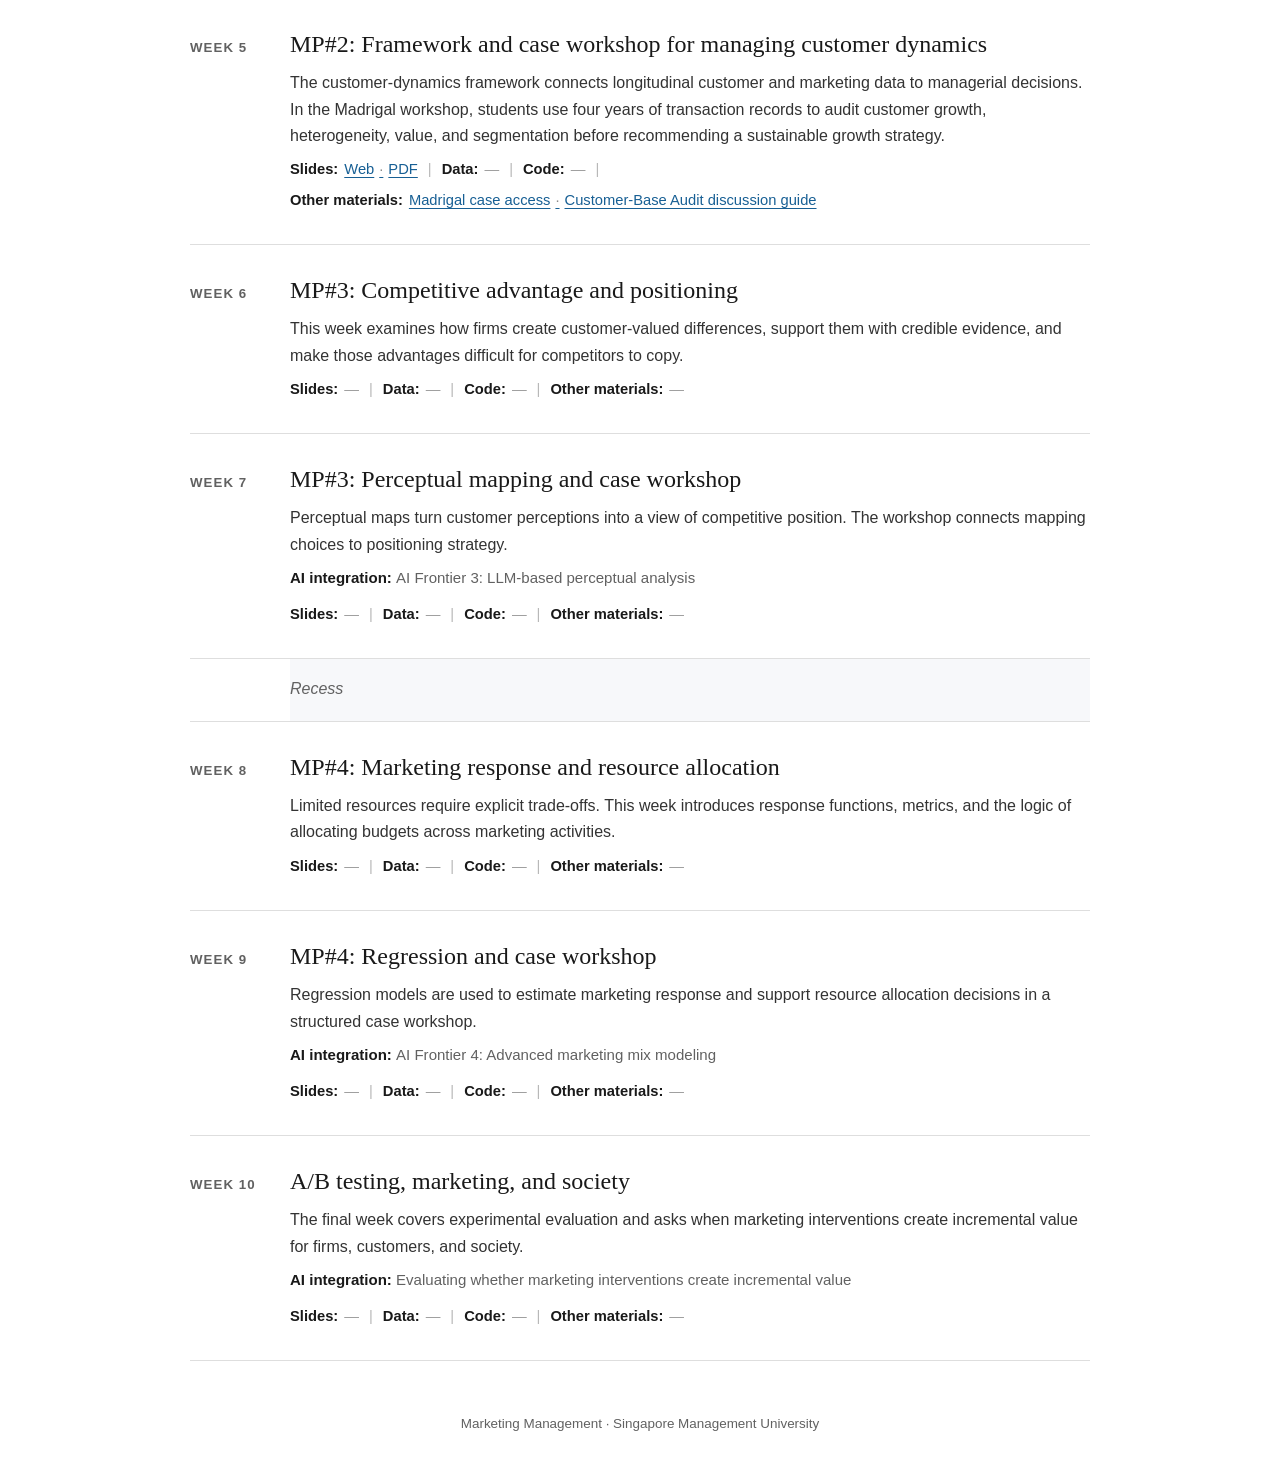
==== commit 67308e9f: "update" ====
--- a/index.html
+++ b/index.html
@@ -7,8 +7,8 @@
     <title>Marketing Management</title>
     <link rel="icon" href="./assets/favicon.svg" type="image/svg+xml" />
     <link rel="stylesheet" href="./assets/css/styles.css" />
-    <script src="./assets/js/course-data.js?v=5" defer></script>
-    <script src="./assets/js/app.js?v=5" defer></script>
+    <script src="./assets/js/course-data.js?v=6" defer></script>
+    <script src="./assets/js/app.js?v=6" defer></script>
   </head>
   <body>
     <main class="page-shell">
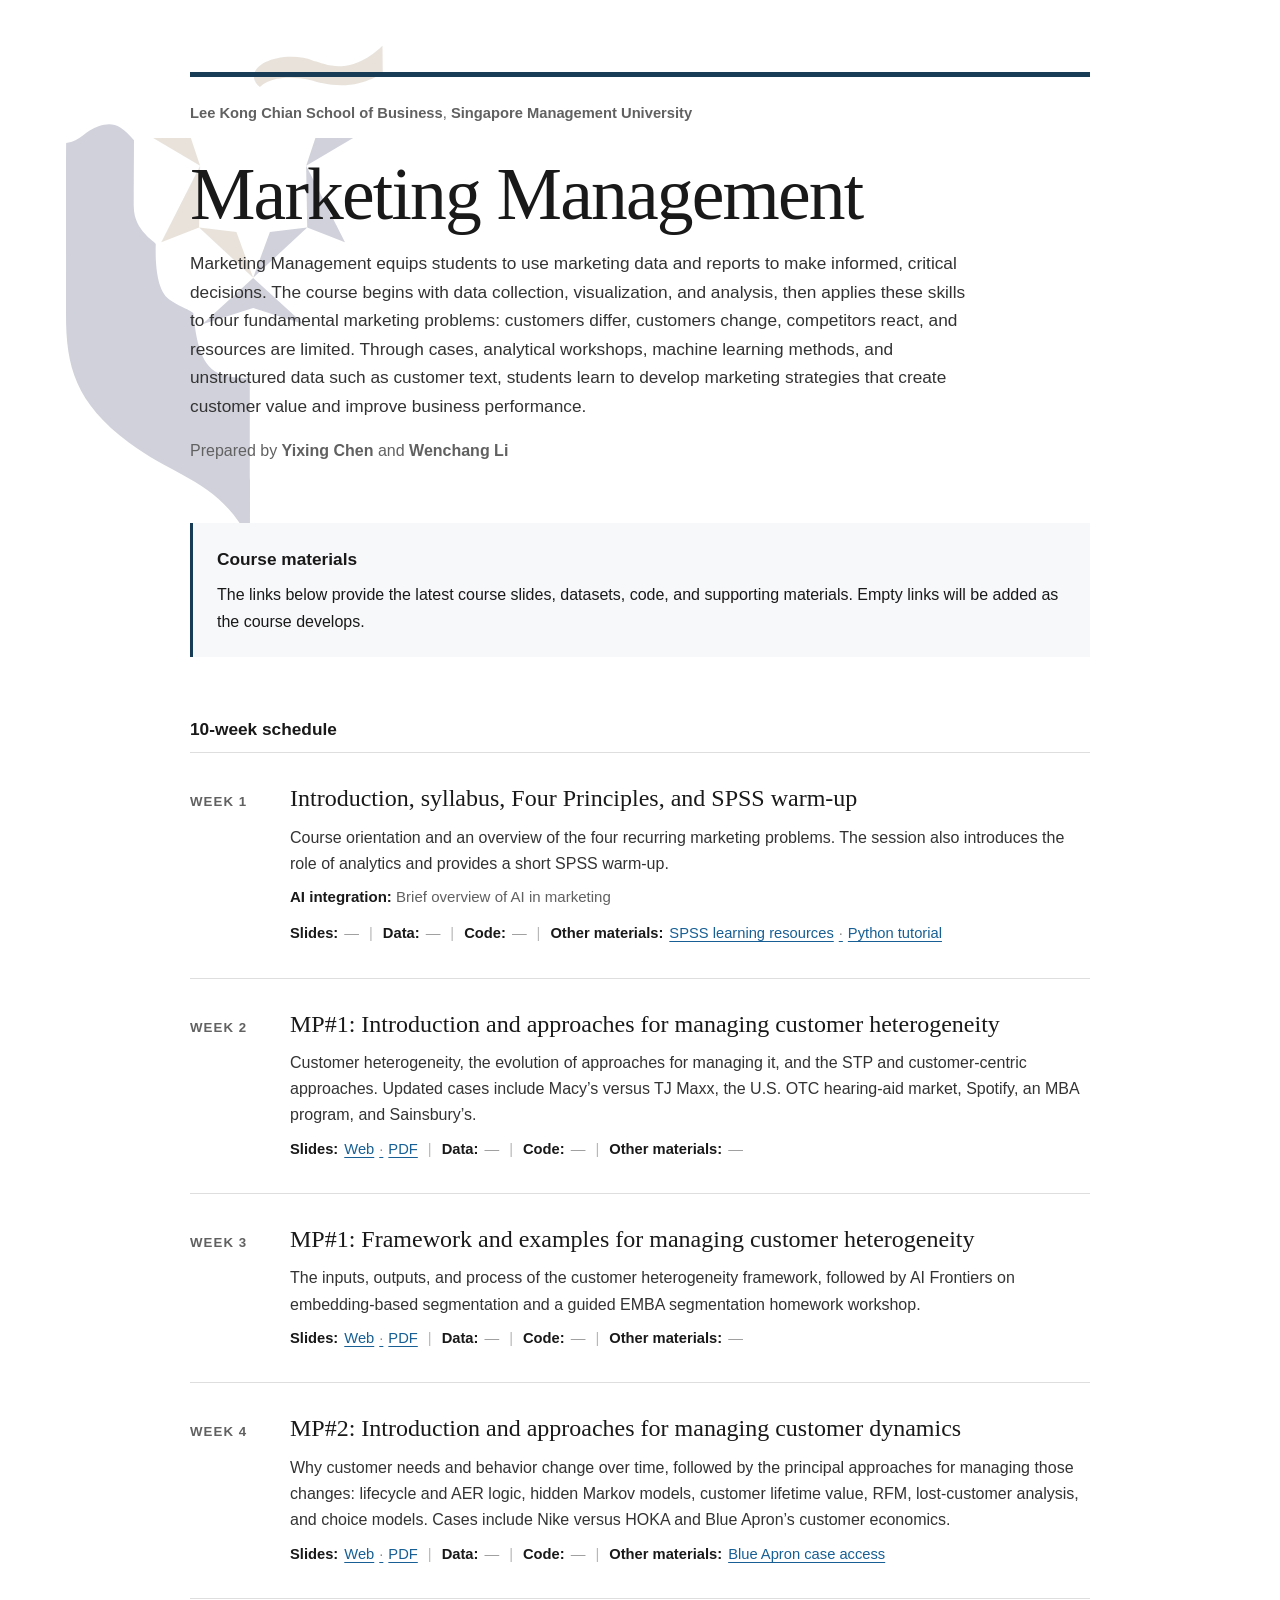
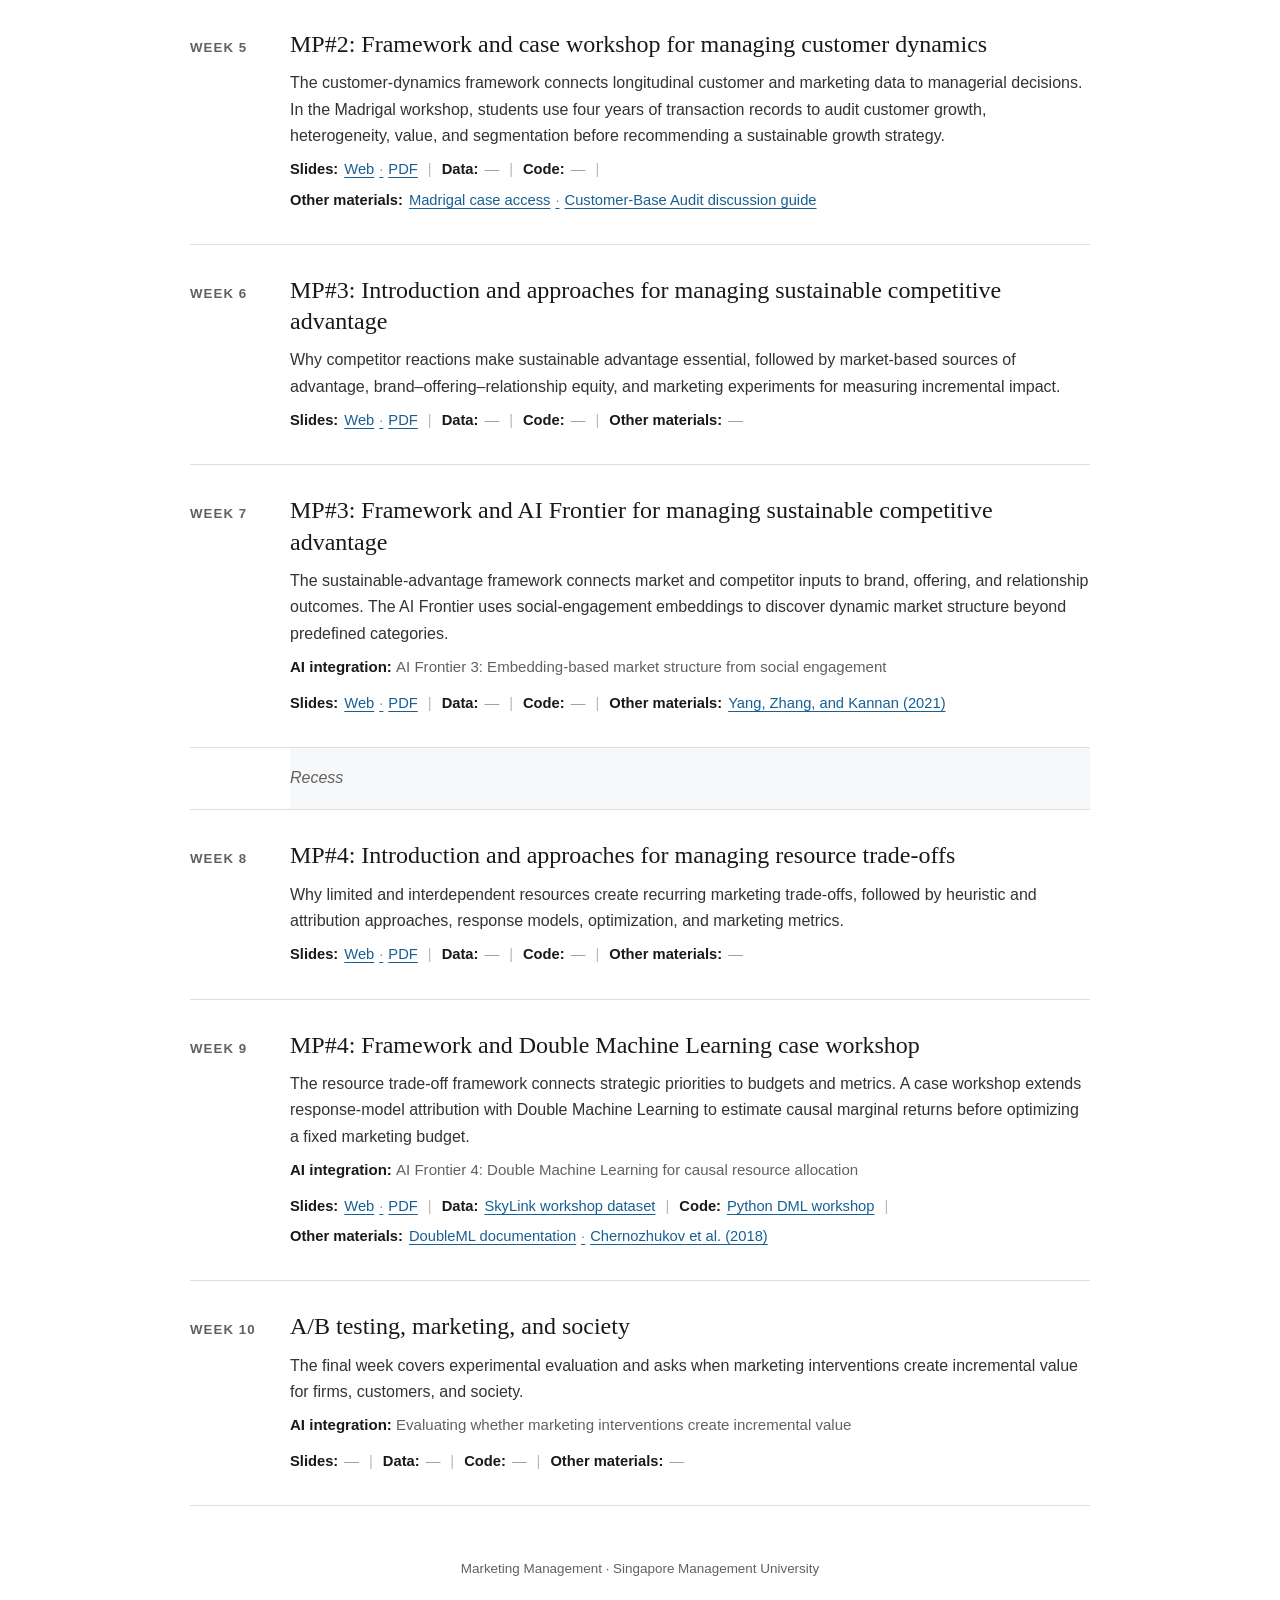
==== commit ac9e0d98: "update" ====
--- a/index.html
+++ b/index.html
@@ -7,8 +7,8 @@
     <title>Marketing Management</title>
     <link rel="icon" href="./assets/favicon.svg" type="image/svg+xml" />
     <link rel="stylesheet" href="./assets/css/styles.css" />
-    <script src="./assets/js/course-data.js?v=6" defer></script>
-    <script src="./assets/js/app.js?v=6" defer></script>
+    <script src="./assets/js/course-data.js?v=8" defer></script>
+    <script src="./assets/js/app.js?v=8" defer></script>
   </head>
   <body>
     <main class="page-shell">
